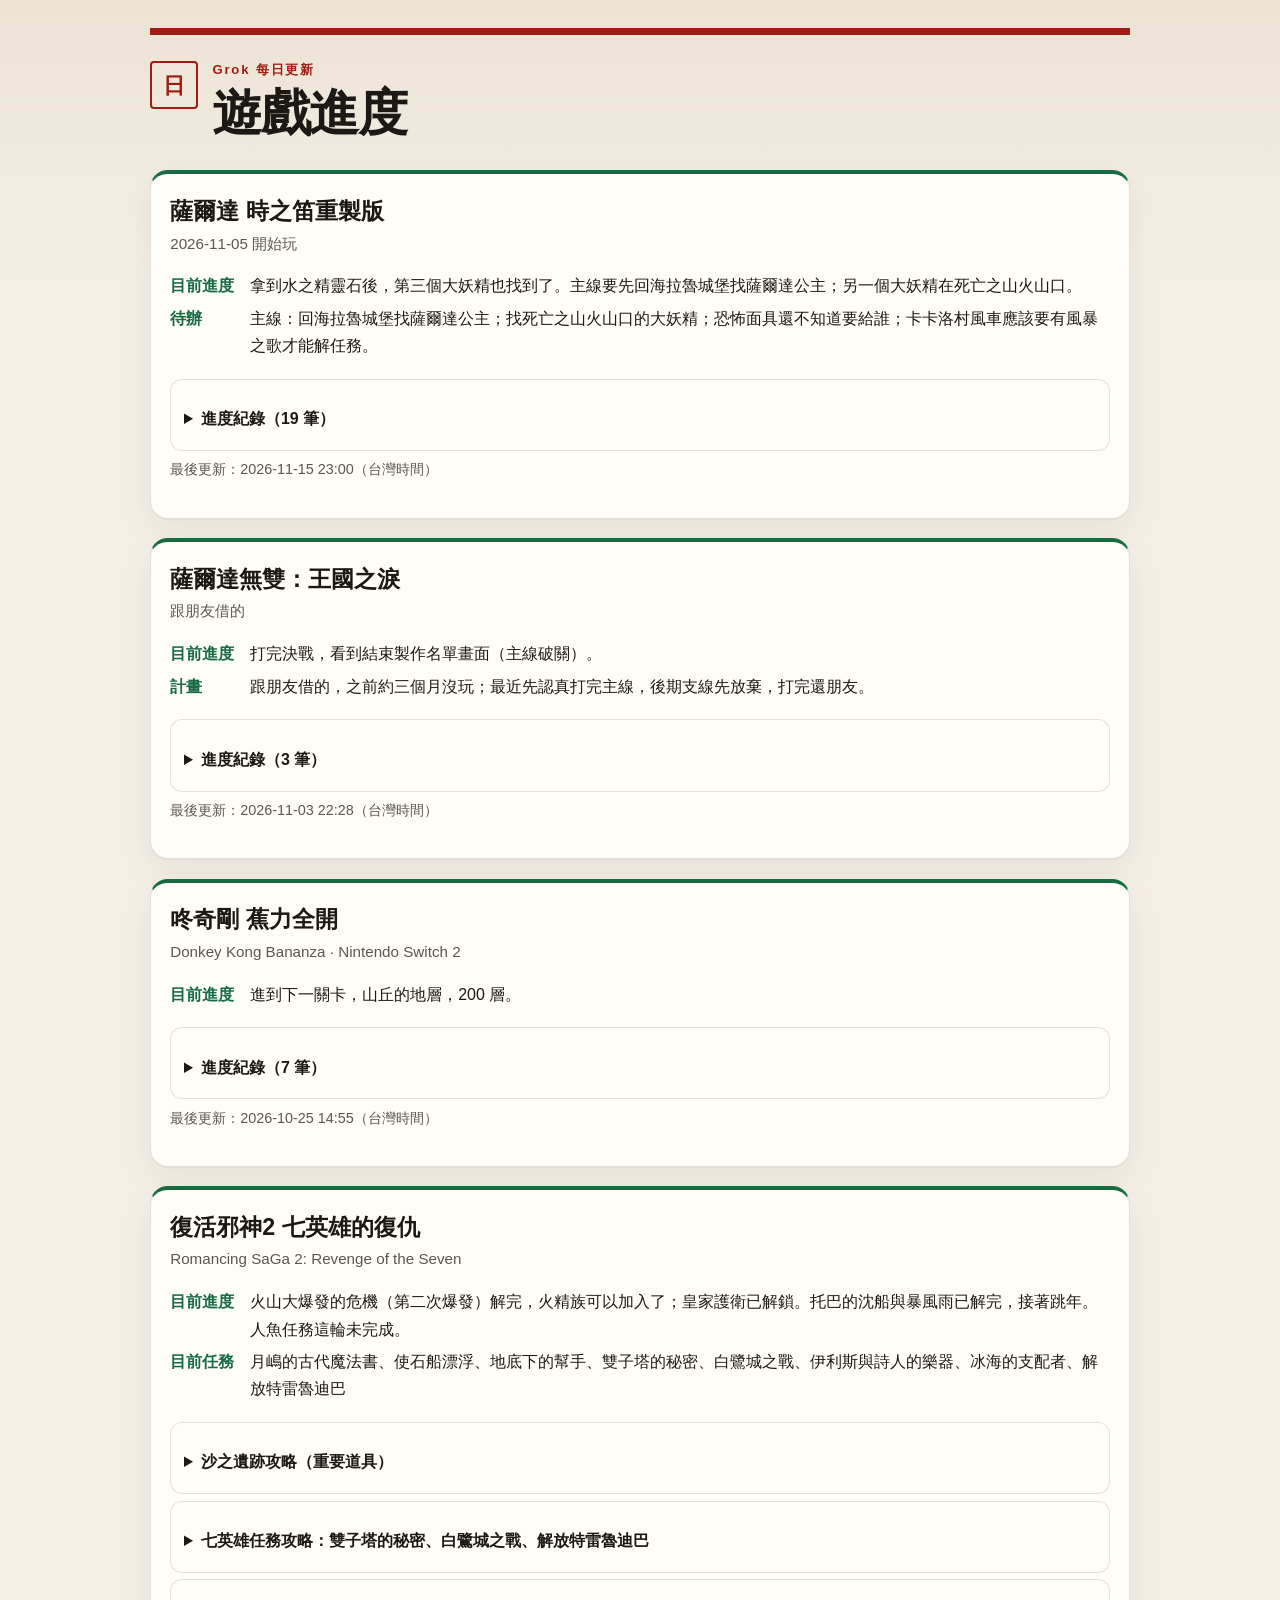
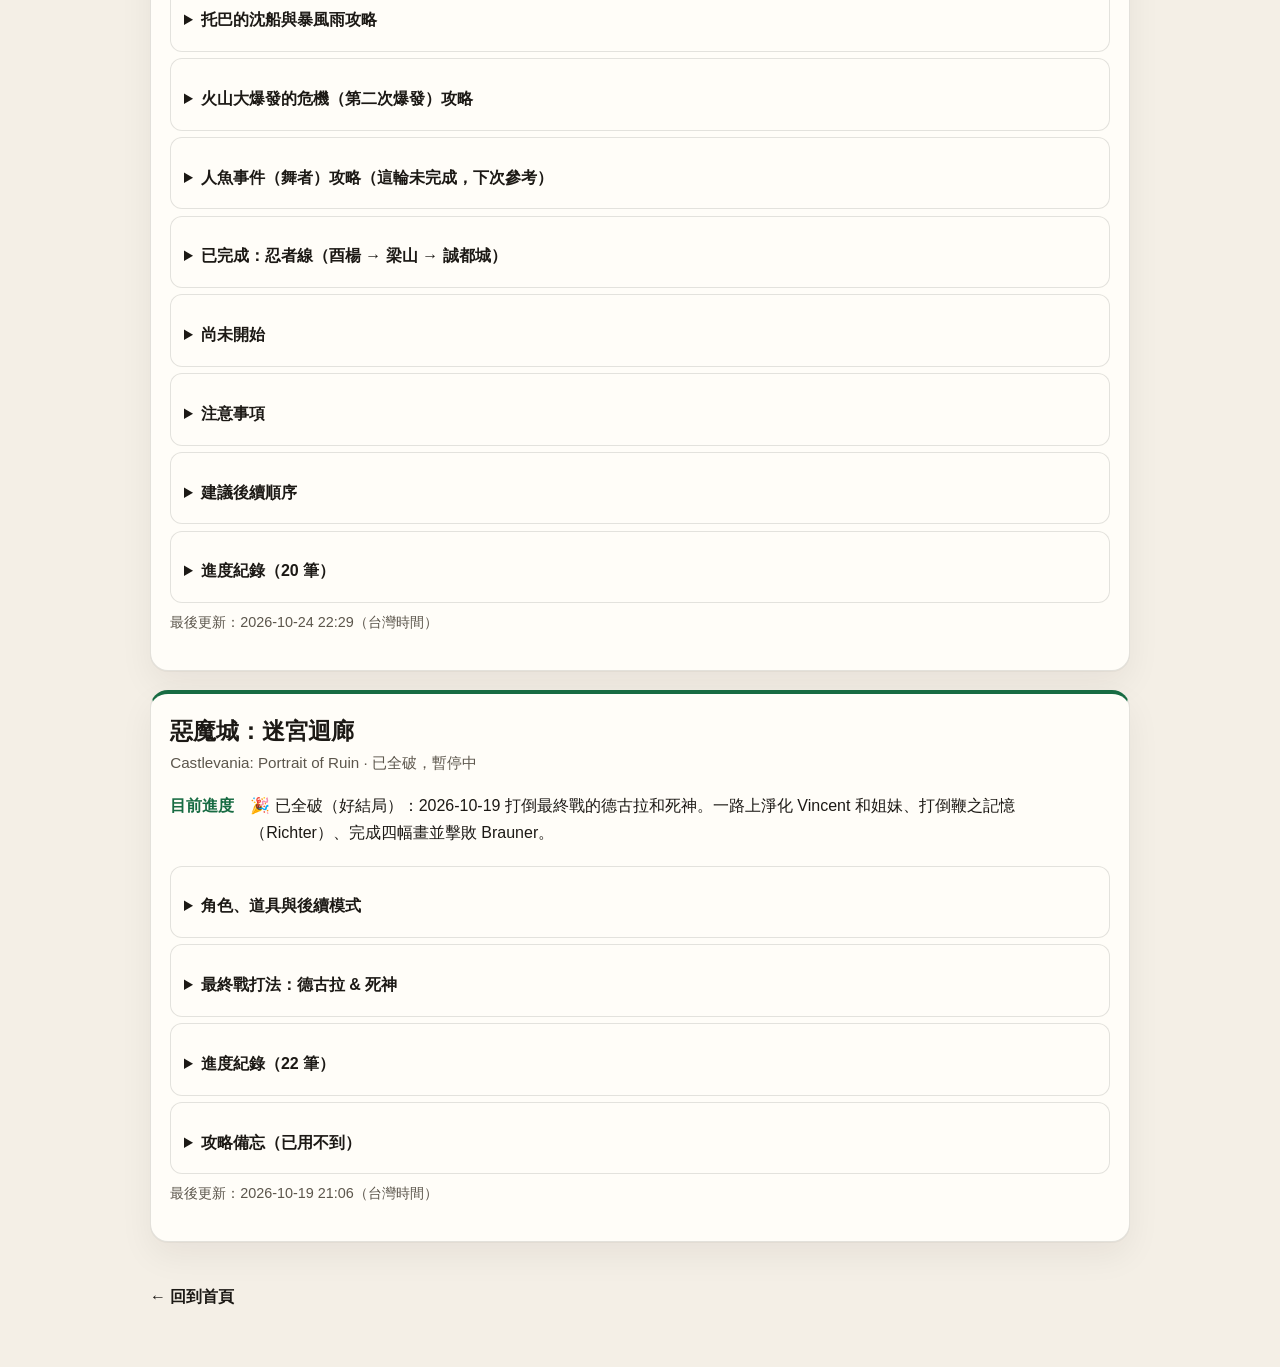
==== game/index.html @ ca6db595 "時之笛：修正主線待辦 Co-authored-by: Roger Hsiao <yzslay@users.noreply.github.com>" ====
<!DOCTYPE html>
<html lang="zh-Hant">
<head>
  <meta charset="utf-8">
  <meta name="viewport" content="width=device-width, initial-scale=1">
  <meta name="description" content="遊戲進度。Grok 每日更新。">
  <meta name="theme-color" content="#176b42">
  <title>遊戲進度 — Grok 每日更新</title>
  <link rel="stylesheet" href="../assets/style.css">
  <style>
    .game { margin-bottom: 1.2rem; }
    .game h2 { margin: 0 0 0.2rem; font-size: 1.45rem; line-height: 1.35; }
    .game .sub { margin: 0 0 1rem; color: var(--muted); font-size: 0.95rem; }
    .status { display: grid; grid-template-columns: max-content 1fr; gap: 0.35rem 1rem; margin: 0 0 1.2rem; }
    .status dt { color: var(--game); font-weight: 700; }
    .status dd { margin: 0; }
    .game h3 { margin: 1.4rem 0 0.5rem; font-size: 1.1rem; color: var(--game); }
    .game ul, .game ol { margin: 0 0 0.6rem; padding-left: 1.3rem; }
    .game li { margin: 0.2rem 0; }
    .log { list-style: none; padding: 0; margin: 0; }
    .log > li { padding: 0.55rem 0; border-top: 1px solid var(--line); }
    .log time { display: inline-block; min-width: 7.5rem; color: var(--game); font-weight: 700; }
    details { margin: 0.4rem 0; padding: 0.6rem 0.8rem; border: 1px solid var(--line); border-radius: 12px; background: rgba(255,253,248,0.6); }
    summary { cursor: pointer; font-weight: 700; }
    .updated { margin-top: 1rem; color: var(--muted); font-size: 0.9rem; }
    @media (max-width: 480px) { .status { grid-template-columns: 1fr; } .status dt { margin-top: 0.4rem; } }
  .log-box>summary{cursor:pointer;font-weight:700;margin:1em 0 .5em}
</style>
</head>
<body>
  <div class="wrap">
    <header class="site-header">
      <div class="brand">
        <span class="seal" aria-hidden="true">日</span>
        <div>
          <p class="eyebrow"><a href="../">Grok 每日更新</a></p>
          <h1>遊戲進度</h1>
        </div>
      </div>
    </header>
    <main>
      <section class="panel card--game game" id="zelda-oot-remake" aria-labelledby="oot-title">
        <h2 id="oot-title">薩爾達 時之笛重製版</h2>
        <p class="sub">2026-11-05 開始玩</p>

        <dl class="status">
          <dt>目前進度</dt>
          <dd>拿到水之精靈石後，第三個大妖精也找到了。主線要先回海拉魯城堡找薩爾達公主；另一個大妖精在死亡之山火山口。</dd>
          <dt>待辦</dt>
          <dd>主線：回海拉魯城堡找薩爾達公主；找死亡之山火山口的大妖精；恐怖面具還不知道要給誰；卡卡洛村風車應該要有風暴之歌才能解任務。</dd>
        </dl>

        <details class="log-box">
          <summary>進度紀錄（19 筆）</summary>
        <ol class="log" reversed>
          <li><time>2026-11-15 22:56</time> 找到第三個大妖精。主線要先回海拉魯城堡找薩爾達公主；另一個大妖精在死亡之山火山口。</li>
          <li><time>2026-11-15 22:53</time> 找到公主路朵留下的瓶子，回到佐拉領地，進入加卜加卜的肚子找到公主，拿到水之精靈石。</li>
          <li><time>2026-11-15 17:11</time> 來到佐拉領地，學會潛水。接下來應該要找佐拉王的女兒，可能要去海拉魯湖找。</li>
          <li><time>2026-11-15 08:26</time> 找到第二個大妖精，得到強化和迴旋斬。面具交換了骷髏面具，換到恐怖面具（還不知道要給誰）。現在要前往佐拉河。</li>
          <li><time>2026-11-15 00:47</time> 在死亡之山山頂見到大妖精，學會火焰魔法後下山。接下來要找第二個大妖精（海拉魯城堡附近）和第三個精靈石。</li>
          <li><time>2026-11-14 22:48</time> 打倒多東哥洞窟 Boss 多東哥王（King Dodongo，恐龍），得到火之精靈石。接下來要往死亡之山山頂找大妖精。</li>
          <li><time>2026-11-14 19:36</time> 拿到炸彈袋，打到 Boss 房門前存檔。</li>
          <li><time>2026-11-12 22:13</time> 回到多東哥洞窟，炸毀門口的石頭，進入洞窟。</li>
          <li><time>2026-11-12 07:00</time> 回到鼓隆城拿到鼓隆手環，可以拿炸彈花了。</li>
          <li><time>2026-11-12 06:53</time> 穿過森之聖域又遇到莎莉亞，她說這裡以後是很重要的地方。</li>
          <li><time>2026-11-12 06:47</time> 穿越迷途森林（聽聲音大小判斷方向），來到森之聖域。</li>
          <li><time>2026-11-12 06:45</time> 來到鼓隆城，為了笛聲要穿越迷途森林，目標是讓鼓隆城城主心情好轉。</li>
          <li><time>2026-11-11 08:19</time> 回到卡卡洛村，將奇坦面具交給守衛，結束這個面具的任務。準備上死亡之山登山口。</li>
          <li><time>2026-11-10 08:21</time> 回到海拉魯城堡取得海拉魯盾牌，拿到奇坦面具（用在哪還不知道，提示應該跟小朋友有關）。準備回卡卡洛村。</li>
          <li><time>2026-11-07 23:39</time> 卡卡洛村七隻雞都抓到，得到空瓶子；風車應該要風暴之歌才能解任務。死亡之山守衛要我們回海拉魯城邑換盾牌，目前在海拉魯平原上。</li>
          <li><time>2026-11-07 10:11</time> 來到卡卡洛村，進入墓室學會太陽之歌。</li>
          <li><time>2026-11-06 22:28</time> 海拉魯城堡找到薩爾達了，目前要前往死亡之山。</li>
          <li><time>2026-11-06 06:42</time> 準備前往海拉魯城堡。</li>
          <li><time>2026-11-05 22:16</time> 開始玩，打完德庫樹長老迷宮。</li>
        </ol>
        </details>

        <p class="updated">最後更新：2026-11-15 23:00（台灣時間）</p>
      </section>
      <section class="panel card--game game" id="hyrule-warriors-aoi" aria-labelledby="hwa-title">
        <h2 id="hwa-title">薩爾達無雙：王國之淚</h2>
        <p class="sub">跟朋友借的</p>

        <dl class="status">
          <dt>目前進度</dt>
          <dd>打完決戰，看到結束製作名單畫面（主線破關）。</dd>
          <dt>計畫</dt>
          <dd>跟朋友借的，之前約三個月沒玩；最近先認真打完主線，後期支線先放棄，打完還朋友。</dd>
        </dl>

        <details class="log-box">
          <summary>進度紀錄（3 筆）</summary>
        <ol class="log" reversed>
          <li><time>2026-11-03 22:28</time> 看到結束製作名單畫面了。</li>
          <li><time>2026-11-03 21:37</time> 海拉魯平原戰打完，剩下決戰。</li>
          <li><time>2026-10-29</time> 打完第五章「海拉魯城堡收復戰」。</li>
        </ol>
        </details>

        <p class="updated">最後更新：2026-11-03 22:28（台灣時間）</p>
      </section>
      <section class="panel card--game game" id="dk-bananza" aria-labelledby="dkb-title">
        <h2 id="dkb-title">咚奇剛 蕉力全開</h2>
        <p class="sub">Donkey Kong Bananza · Nintendo Switch 2</p>

        <dl class="status">
          <dt>目前進度</dt>
          <dd>進到下一關卡，山丘的地層，200 層。</dd>
        </dl>

        <details class="log-box">
          <summary>進度紀錄（7 筆）</summary>
        <ol class="log" reversed>
          <li><time>2026-10-25 14:55</time> 今早玩：突破到荒野的地層，第 300 層。</li>
          <li><time>10/21 22:42</time>進到下一關卡，山丘的地層，200 層。</li>
<li><time>10/21 22:04</time>打到長老廣場，拿到蕉力全開技能。</li>
<li><time>10/20 22:27</time>抵達 101 層。</li>
          <li><time>10/20 06:51</time>進入儲水湖的地層，地下一百層。</li>
          <li><time>10/19 22:30</time>玩到開頭，金磚島地下十層。</li>
          <li><time>10/19 22:23</time>開始玩。</li>
        </ol>
        </details>

        <p class="updated">最後更新：2026-10-25 14:55（台灣時間）</p>
      </section>
      <section class="panel card--game game" id="romancing-saga-2" aria-labelledby="rs2-title">
        <h2 id="rs2-title">復活邪神2 七英雄的復仇</h2>
        <p class="sub">Romancing SaGa 2: Revenge of the Seven</p>

        <dl class="status">
          <dt>目前進度</dt>
          <dd>火山大爆發的危機（第二次爆發）解完，火精族可以加入了；皇家護衛已解鎖。托巴的沈船與暴風雨已解完，接著跳年。人魚任務這輪未完成。</dd>
          <dt>目前任務</dt>
          <dd>月嶋的古代魔法書、使石船漂浮、地底下的幫手、雙子塔的秘密、白鷺城之戰、伊利斯與詩人的樂器、冰海的支配者、解放特雷魯迪巴</dd>
        </dl>

        <details class="log-box">
          <summary>沙之遺跡攻略（重要道具）</summary>
          <ul>
            <li>重點道具：幻獸劍（1F 下層，攻擊力高的劍）、火炎與疾風之書 II（屋頂，學合成術ファイアストーム）、パワーリング（塔 1，入口附近，打不過也可以先拿這個撤退）。</li>
            <li>其他：B2 20 萬克朗、B1 下層生命力回復，另有黃金礦石、マートル鋼、金剛石、黑曜石、幻獸之爪、立派な角、隕鐵等素材。B1 上層有「せんせい」。</li>
            <li>從遺跡前的流沙坑跳下去，從 B2 開始；B2 中頭目スフィンクス（弱小劍、槍、弓、風，可暈眩；會全體中毒）。內部靠傳送點上下層移動。</li>
            <li>最後頭目カイザーアント ×2：弱斧、棍、水、土；會用即死技「死神のカマ」，LP 少的角色危險。石化和即死以外的狀態異常都有效，用暈眩、麻痺、睡眠、暗闇封住牠們。這裡的リザードロード火力也很高。</li>
            <li>這個遺跡不是破關必要。</li>
            <li>來源：<a href="https://gcgx.games/rs2r/loess_ruins.html">gcgx 砂の遺跡</a>、<a href="https://altema.jp/romasaga2/sunanoiseki">アルテマ 砂の遺跡</a>、<a href="https://wikiwiki.jp/sagadic/%E3%80%90%E7%A0%82%E3%81%AE%E9%81%BA%E8%B7%A1%E3%80%91">サガ用語辞典</a></li>
          </ul>
        </details>

        <details class="log-box">
          <summary>七英雄任務攻略：雙子塔的秘密、白鷺城之戰、解放特雷魯迪巴</summary>
          <ul>
            <li><strong>解放特雷魯迪巴（テレルテバ解放）</strong>：不直接打七英雄，相關的是諾艾爾（ノエル）。兩種過法：①先打右塔（ゴーメンガスト＋ロア×2，弱火水風天，拿三角鑰匙）、左塔（ウィズゴブリン＋ソニック×2，弱水風弓，拿四角鑰匙；2F 寶箱怪掉魔力+4 的マジックリング），再進中央塔 4F 打河馬人間＋リリス×2（先殺會魅惑的リリス）。②聽到諾艾爾在移動湖後直接去移動湖，和諾艾爾對話或打倒就算過關，梅魯會成為勢力範圍、沙漠守衛（デザートガード）加入。聽說夜晚怪物會出塔後，去旅館休息就能變夜晚，守衛變少。</li>
            <li><strong>雙子塔的秘密（双子の塔の秘密）</strong>：在薩拉瑪特（サラマット），最後打洛克布肯（ロックブーケ）。前面依序有エイルネップ神殿守護者、ラッフルツリー、カイザーアント、沈んだ塔的水龍。洛克布肯的「テンプテーション」會魅惑男性：男性角色裝抗魅惑飾品（アイアンウィル、ソーモンの指輪等），撐到看破（見切り）後再全力輸出。打完會跳年代。</li>
            <li><strong>白鷺城之戰（ハクロ城の戦い）</strong>：在亞烏達（ヤウダ）。白鷺城的寶箱打完就拿不到，必拿ドロップリング（寶箱怪）和天空と火炎の書Ⅲ（フラッシュファイア）。頭目是ブラックレギオン＋ミスティック×2（不是本尊）：先殺ミスティック，ブラックレギオン怕麻痺、睡眠，小心水鳥剣和無無剣。打完華格納斯（ワグナス）飛到浮遊城，要靠伊利斯或腕力 16 以上皇帝向ヒラガ借人力風起こし（一次、單程）。華格納斯弱大劍、斧、槍、弓、水、冥，抗火、天；「炎の壁」能擋ファイアストーム。進浮遊城後見到華格納斯前不能離開。</li>
            <li><strong>建議順序</strong>：解放特雷魯迪巴 → 雙子塔的秘密 → 白鷺城之戰。先打倒洛克布肯的話，梅魯只能靠打倒諾艾爾才能變成勢力範圍，所以先去移動湖處理諾艾爾。華格納斯如果是第 5 個打倒的七英雄，會直接進入最終皇帝，之後學不到新陣形，所以放最後，先把陣形、技能準備好。</li>
            <li>來源：<a href="https://game8.jp/romasaga2-remake/648796">Game8 梅魯</a>、<a href="https://wikiwiki.jp/sagadic/%E3%80%90%E3%83%86%E3%83%AC%E3%83%AB%E3%83%86%E3%83%90%E8%A7%A3%E6%94%BE%E3%80%91">サガ用語辞典</a>、<a href="https://gcgx.games/rs2r/tower.html">gcgx 特雷魯迪巴之塔</a>、<a href="https://wiki3.jp/romasaga2sk/page/46">私的攻略 雙子塔</a>、<a href="https://game8.jp/romasaga2-remake/650006">Game8 亞烏達</a>、<a href="https://altema.jp/romasaga2/hauruzyou">アルテマ 白鷺城</a>、<a href="https://gcgx.games/rs2r/hakuro.html">gcgx 白鷺城</a></li>
          </ul>
        </details>
        <details class="log-box">
          <summary>托巴的沈船與暴風雨攻略</summary>
          <ul>
            <li>最深處的 Boss 是加龍（ギャロン）的亡靈，屬不死系，用聖火（セイントファイア）會必定暴擊。他第一招是縱向貫穿的旋風（つむじ風），不要用前後排成一直線的陣形。</li>
            <li>七英雄的斯比埃（スービエ）只有在加龍事件之後經過 16 代以上（重製版）才會接著加龍出現，代數再更多就是第二形態。進加龍房間前的船外地圖如果看到觸手和影子掠過，代表斯比埃會出現。</li>
            <li>這個事件可以自由出水再回來，人魚藥用三次的限制在這裡不會發動。但如果斯比埃出現，打完加龍後來路會封住、也不能快速移動，要先準備好再打。</li>
            <li>B1F 有一排四扇門：由左到右是幻影寶箱、往前、往回、青水晶之槍。中間兩扇進出時位置會互換。</li>
            <li>寶箱：1F 有 33 萬克朗、B1F 有青水晶之槍和超銅金之鎧。</li>
            <li>出來後到托巴找海女，南隆基特就會納入帝國領土，海女也會加入。</li>
            <li>來源：<a href="https://gcgx.games/rs2/story07.html">gcgx 南ロンギット</a>、<a href="https://wikiwiki.jp/sagadic/%E3%80%90%E5%B5%90%E3%81%A8%E6%B2%88%E6%B2%A1%E8%88%B9%E3%80%91">サガ用語辞典 嵐と沈没船</a>、<a href="https://altema.jp/romasaga2/chinbotusen">アルテマ 沈没船</a></li>
          </ul>
        </details>

        <details class="log-box">
          <summary>火山大爆發的危機（第二次爆發）攻略</summary>
        <p>第一次火山解完後經過約 5 代以上才發生（可到索蒙找平賀，看「平賀○世」確認代數）。兩條路線<strong>只能二選一</strong>：阻止噴火拿火精族，或讓它噴發拿陰陽師與冥術。中文是自己翻的，括號內是日文原名。</p>
        <p><strong>阻止噴火（火精族路線）：</strong></p>
        <ol>
          <li>文官報告火山異變 → 到月嶋找港口附近的男性居民，正式開始；地圖出現澤米奧（ゼミオ）。</li>
          <li>澤米奧找火精族族長，選「你們不去避難嗎？」。</li>
          <li>回月嶋找町長，選「別小看大自然的力量」，島民撤離。</li>
          <li>再回澤米奧找族長，選「沒有防止爆發的方法嗎？」→「那就由我來做」，拿到科姆倫之鎚（コムルーンハンマー）。</li>
          <li>⚠️ 拿到鎚子後<strong>直接去科姆倫火山，途中不要進月嶋</strong>。到火口選「砸碎凝固的熔岩」。</li>
          <li>Boss：地獄犬 ×3（弱小劍、斧、弓、水）＋岩石（弱棍、體術、水，防禦高，建議用會心一擊）。</li>
          <li>回澤米奧（村子被熔岩覆蓋，要用石船，從亞馬遜之村入口前由士兵搬運），跟族長選「但是你們並沒有去避難」→「總有覺得只能放手一搏的時候」，火精族加入，島保住。</li>
        </ol>
        <p><strong>注意：</strong></p>
        <ul>
          <li>拿到鎚子後，進月嶋（坐船也算）、全滅、跳代（game8 另列皇帝繼承）都會強制噴火：火精族不加入、島脫離帝國、月嶋收入歸 0。拿鎚子之前放多久都不會噴。</li>
          <li>阻止噴火就拿不到古代魔術書，陰陽師不加入，也不能蓋冥術研究所（和目前任務「月嶋的古代魔法書」有關，先想好要哪條）。</li>
          <li>讓它噴發：月嶋、澤米奧、火山部分寶箱拿不到，出現「浮上島的祕密」；浮上島底層有古代魔術書，之後到月嶋港口找晴明，陰陽師加入。沒先叫醒魔導士的話要打無頭騎士（凝視石化，暈眩、麻痺、睡眠無效）。</li>
          <li>順路：接到事件後魔導士之砦右邊隱藏通路開啟，塔 5F 依序調查西、中、南、東裝置，可拿自由法杖、冥府與大地之書Ⅱ，屋頂有 24 萬克朗。阻止噴火才拿得到火山內的黃金礦石 ×3。</li>
          <li>這個事件本身會不會跳代、加多少事件點數，查不到資料。</li>
        </ul>
        <p>來源：<a href="https://game8.jp/romasaga2-remake/652606">game8</a>、<a href="https://gcgx.games/rs2r/story13.html">gcgx</a>、<a href="https://saga-remaster.com/?p=2338">saga-remaster</a></p>
        </details>

        <details class="log-box">
          <summary>人魚事件（舞者）攻略（這輪未完成，下次參考）</summary>
        <p>中文地名是自己翻的，括號內是日文原名。男皇帝、同一代一次做完。</p>
        <ol>
          <li>去モーベルム，跟港口船員說話，搭船到美人魚鎮（マーメイド），跟居民打聽舞者。</li>
          <li>旅館選「休息到晚上」→ 酒館調查椅子看舞 → 跟老闆說話選「明天再來」，總共看 3 次。</li>
          <li>第 3 次看完從酒館後門出去，走近海岬上的舞者，看到她變回人魚（必須男皇帝）。</li>
          <li>回酒館後地圖出現魔女祠堂（魔女のほこら），跟魔女說話選「人魚藥」，要收集 3 樣材料。</li>
          <li><strong>蛋殼：</strong>莽原（サバンナ）東邊大樹，打倒 Pyrohydra（弱劍、大劍、槍、斧、水、風）。</li>
          <li><strong>海燕窩：</strong>モーベルム搭船到托巴（トバ），往南進托巴斷崖，爬梯子到頂端拿。</li>
          <li><strong>阿庫亞湖之水：</strong>要先拿月光梳：打倒莽原的女王（クィーン）→ モールの穴 跟モール說話拿モールのつぼ → 阿瓦隆住滿月亭一晚 → 回モールの穴付 10,000 克朗拿月光梳 → 到ルドン高原南邊的阿庫亞湖取水（ネレイド 同時加入）。</li>
          <li>回魔女祠堂拿人魚藥 → 美人魚鎮酒館後的海岬選「使用人魚藥」共 3 次 → 一定會跳代，事件完成。</li>
          <li>跳代後（男女皇帝都可）去美人魚鎮，先跟頭上有圖示的居民說話，再進酒館跟舞者說話，依序選「謝謝你美妙的舞蹈」→「我是皇帝，跟我來」，舞者リコリス 加入。</li>
        </ol>
        <p><strong>注意：</strong></p>
        <ul>
          <li>用完 3 次人魚藥前不能跳代（退位、全滅、其他會跳代的事件都算），否則事件作廢，只能讀存檔。</li>
          <li>打倒女王後不要跟獵人說話，可能觸發跳代，直接去モールの穴。</li>
          <li>南隆吉特暴風雨（沉船事件）發生後人魚事件會消失。</li>
          <li>用人魚藥必定跳代，這代想做的事先做完；可先讓「人形」入隊，跳代後讓它當皇帝。</li>
          <li>收穫：舞者（技能キャッシュバック，連攜時退還部分量表；來源寫 20% 或 25%），舞者當皇帝可在訓練所學陣形チャームドライブ；ネレイド 水系傷害無效。</li>
        </ul>
        <p>來源：<a href="https://game8.jp/romasaga2-remake/650073">game8</a>、<a href="https://ff-theworld.club/?p=1721">ff-theworld</a>、<a href="https://wikiwiki.jp/sagadic/%E3%80%90%E8%B8%8A%E3%82%8A%E5%AD%90%E3%80%91">wikiwiki</a></p>
        </details>

        <details class="log-box">
          <summary>已完成：忍者線（酉楊 → 梁山 → 誠都城）</summary>
        <ul>
          <li>已救出忍者，忍者職業入隊</li>
          <li>已單挑石舟齋並放走阿斗</li>
          <li>東方護衛職業入隊</li>
          <li>白鷺城之戰已開啟，但<strong>未打守門頭目</strong>（避免開啟浮游城／瓦古納斯）</li>
        </ul>
        </details>

        <details class="log-box">
          <summary>尚未開始</summary>
        <ul>
          <li><strong>雙子塔的秘密（撒拉蔓特／洛克布凱）：</strong>先前已進入流程，目前暫停。建議先完成其他職業與陣形相關任務再收。男皇帝可拒絕直接打，但會漏神殿與沉沒之塔寶物（萬靈丹等）。</li>
          <li><strong>人魚事件（舞者）：</strong>❌ 這輪未完成（10/23 任務中途結束），下次再挑戰。必須男皇帝、同一代一次做完；做到一半跳代會導致這輪無法獲得舞者。</li>
          <li><strong>詩人樂器（伊利斯）：</strong>尚未開始。需五樣樂器（吉他需石船先放進澤米奧）。完成後伊利斯入隊，開放被遺忘的小鎮。詩人洞窟頭目僅 +1 EP，本身不跳代。</li>
          <li>哥姆倫島第二次大爆發需再等約 5 代才會出現。</li>
        </ul>
        </details>

        <details class="log-box">
          <summary>注意事項</summary>
        <ul>
          <li>白鷺城守門頭目先不要打。</li>
          <li>最終皇帝登場前盡量讓想要的職業（忍者、東方護衛、伊利斯、火蜥蜴／陰陽師等）當過皇帝拿陣形。</li>
          <li>事件點數與戰鬥次數會影響年代跳躍，字幕事件結算前先確認。</li>
          <li>哥姆倫島魔導士堡壘出現後不要放超過 5 代，否則第一次火山會被魔導士自己解決。</li>
        </ul>
        </details>

        <details class="log-box">
          <summary>建議後續順序</summary>
        <ol>
          <li>完成哥姆倫島第一次火山（封口）</li>
          <li>視事件點數決定是否做詩人樂器或人魚</li>
          <li>雙子塔（洛克布凱）可晚一點收</li>
          <li>白鷺城先搜寶（掉寶之戒、閃火），不打頭目</li>
        </ol>
        </details>

        <details class="log-box">
          <summary>進度紀錄（20 筆）</summary>
        <ol class="log" reversed>
          <li><time>2026-10-24 22:29</time> 打完沈沒之塔，第四個七英雄打倒。</li>
          <li><time>2026-10-24 19:24</time> 進入沈沒之塔。之後打算準備退位，取得皇帝陣型。</li>
          <li><time>2026-10-24 16:04</time> 解放特雷魯迪巴：在移動湖和諾艾爾和談完畢。下一個要去打七英雄：雙子塔的秘密。</li>
          <li><time>2026-10-24 15:53</time> 解放特雷魯迪巴：找到移動湖。</li>
          <li><time>10/24 09:42</time>解放特雷魯迪巴：任務進到要去移動湖。（移動湖在梅魯沙漠北、西、南三處之一，三處都去一遍最後一處必定進得去；跟諾艾爾選「それならよろしい」可和解、梅魯制壓、沙漠守衛加入。）</li>
          <li><time>10/24 08:57</time>走到沙之遺跡。</li>
          <li><time>10/24 08:47</time>雙子塔的秘密、白鷺城之戰、解放特雷魯迪巴三個任務都要打七英雄，加入攻略。</li>
          <li><time>10/24 08:43</time>任務列表出現「冰海的支配者」。</li>
          <li><time>10/23 19:49</time>打完托巴的沈船任務，跳年。</li>
          <li><time>10/23 18:58</time>托巴的沈船與暴風雨：做出人魚藥，潛入沈船中。</li>
          <li><time>10/23 15:35</time>解完火山大爆發的危機，火精族可以加入了。下一個要解托巴的沈船任務，這時皇家護衛解鎖了。</li>
          <li><time>10/23 14:36</time>火山大爆發的危機：拿到科姆倫之鎚，前往火山（阻止噴火路線）。</li>
          <li><time>10/23 14:33</time>火山大爆發的危機：已觸發，來到要不要疏散居民的選擇。</li>
          <li><time>10/23 14:30</time>任務列表加入火山大爆發的危機（第二次爆發），附攻略。</li>
          <li><time>10/23 14:17</time>目前任務：托巴的沈船與暴風雨、月嶋的古代魔法書、使石船漂浮、地底下的幫手、雙子塔的秘密、白鷺城之戰、伊利斯與詩人的樂器。</li>
          <li><time>10/23 14:14</time>人魚任務中途結束，這輪未完成，下次再挑戰。</li>
          <li><time>10/23 13:50</time>剛好跳年，換男皇帝，準備解人魚任務。</li>
          <li><time>10/23 13:49</time>哥姆倫島火山任務解完。</li>
          <li><time>10/23 10:34</time>哥姆倫島火山：找到老師。</li>
          <li><time>10/22 15:25</time>匯入先前的進度整理（2026-10-22 整理）。</li>
        </ol>
        </details>

        <p class="updated">最後更新：2026-10-24 22:29（台灣時間）</p>
      </section>
      <section class="panel card--game game" id="castlevania-por" aria-labelledby="por-title">
        <h2 id="por-title">惡魔城：迷宮迴廊</h2>
        <p class="sub">Castlevania: Portrait of Ruin · 已全破，暫停中</p>

        <dl class="status">
          <dt>目前進度</dt>
          <dd>🎉 已全破（好結局）：2026-10-19 打倒最終戰的德古拉和死神。一路上淨化 Vincent 和姐妹、打倒鞭之記憶（Richter）、完成四幅畫並擊敗 Brauner。</dd>
        </dl>

        <details class="log-box">
          <summary>角色、道具與後續模式</summary>
        <dl class="status">
          <dt>角色</dt>
          <dd>Jonathan &amp; 夏洛特</dd>
          <dt>重要道具</dt>
          <dd>真‧吸血鬼殺手、天堂之劍、淨化、變青蛙、無敵鎧甲、防禦型態</dd>
          <dt>下次要做</dt>
          <dd>破關後新模式：Sisters Mode、Richter Mode、Boss Rush 新關卡、New Game+／困難模式（可加等級上限）。Old Axe Armor Mode 要在本篇打倒 1000 隻 Old Axe Armor 才會開。</dd>
        </dl>
        </details>

        <details class="log-box">
          <summary>最終戰打法：德古拉 &amp; 死神</summary>
        <p>兩人共用一條血（約 6666），打誰都會扣。第一階段打完後死神把力量給德古拉，進入第二階段。</p>
        <ul>
          <li><strong>第一階段：</strong>德古拉在下方瞬移，完全現身後用火箭斬穿過他繞到背後打。小火球直接打掉，大光球跳或蹲閃。死神在上方，飄到你正上方才會往下砍，這時往旁邊閃；別一直往反方向跑，容易被逼到牆角。德古拉變蝙蝠群橫衝時用火箭斬穿過或往上跳。</li>
          <li><strong>第二階段：</strong>開加速、保持距離，用跳躍攻擊的武器尖端打。天上掉火球時連續高跳貼著天花板躲；大圓盤飛來時離遠一點。兩隻大手合起來時打手指牆，叫出夏洛特一人打一邊。</li>
          <li><strong>可選：</strong>刷 Old Axe Armor 掉的古代鎧甲（Ancient Armor），可保證挨 10 下。</li>
        </ul>
        </details>

        <details class="log-box">
          <summary>進度紀錄（22 筆）</summary>
        <ol class="log" reversed>
          <li><time>10/19 21:06</time>打倒德古拉和死神，全破（好結局）！</li>
          <li><time>10/18 23:02</time>打倒 Brauner，只剩王座之間最終戰。</li>
          <li><time>10/18 22:14</time>13 號街頭目狼人打完、地圖探索完，四幅畫全部完成。</li>
          <li><time>10/18 13:47</time>燃燒的墮樂園剩下一半探索完，進入 13 號街，過完門口推火車。</li>
          <li><time>10/18 07:22</time>燃燒的墮樂園打倒頭目美杜莎並存檔，地圖還有一半沒探索。</li>
          <li><time>10/17 20:37</time>進入燃燒的墮樂園（Burnt Paradise）。</li>
          <li><time>10/17 16:02</time>打完被遺忘的城市（Forgotten City），剩兩幅畫。</li>
          <li><time>10/16 21:54</time>打完冥界學舍（Dark Academy），擊敗頭目富蘭克林。</li>
          <li><time>10/16 07:02</time>冥界學舍裡一間有鋼琴但沒東西的房間存檔。</li>
          <li><time>10/15 23:00</time>進入冥界學舍，今日休息。</li>
          <li><time>10/15 22:55</time>靠存讀檔打敗鞭之記憶（Richter），解放真‧吸血鬼殺手。</li>
          <li><time>10/15 22:27</time>用淨化淨化姐妹（好結局路線），來到封印的四幅畫前。</li>
          <li><time>10/15 22:17</time>到達姐妹 Boss（Stella &amp; Loretta）。</li>
          <li><time>10/15 21:55</time>打 83 號 Final Guard，拿到防禦型態。</li>
          <li><time>10/15 21:27</time>刷到 80 號 Dead Crusader 的無敵鎧甲（DEF+8）。</li>
          <li><time>10/15 21:23</time>探索王者之間。</li>
          <li><time>10/14 23:10</time>拿到淨化並治好 Vincent，在王者之間傳送點存檔。</li>
          <li><time>10/14 22:02</time>Vincent 被吸血鬼咬，出發去熱砂之墓所拿淨化。</li>
          <li><time>10/14 21:47</time>拿到天堂之劍，打倒死神。</li>
          <li><time>10/14</time>到死之塔挑戰死神，覺得太強，先刷裝備。</li>
          <li><time>10/13 22:41</time>打倒達貢，取得變青蛙。</li>
          <li><time>10/13</time>從黃昏之森右下方存檔點（Boss 前）重新開始，等級 30。</li>
        </ol>
        </details>

        <details class="log-box">
          <summary>攻略備忘（已用不到）</summary>
        <details>
          <summary>姐妹（Stella &amp; Loretta）</summary>
          <p>不要打死她們（會進壞結局），用夏洛特的淨化打中至少一人就結束。淨化詠唱很久：主控 Jonathan，用完全防禦或挑釁引開，趁 Loretta 放大招時鑽到背後，讓夏洛特在另一頭詠唱，快好時把姐妹引進範圍。不要離開畫面。</p>
        </details>
        <details>
          <summary>淨化（Sanctuary）位置</summary>
          <p>熱砂之墓所（城堡地圖最右邊的沙漠畫）東南角滾石房：用蜥蜴尾巴滑鏟從左邊小縫鑽過，再用變青蛙進東邊窄通道。</p>
        </details>
        <details>
          <summary>死神（死之塔）</summary>
          <p>HP 約 4444，黑白形態切換。最危險是四隻手抓人再砍，站房間兩側門邊較不易被抓。推薦先刷 61 號飛行鎧甲掉的天堂之劍。</p>
        </details>
        <details>
          <summary>值得注意的敵人掉落</summary>
          <ul>
            <li>61 號飛行鎧甲：天堂之劍</li>
            <li>71 號紅色斧鎧甲：一般攻擊打不死，要用淨化或不死殺手</li>
            <li>80 號 Dead Crusader：無敵鎧甲（約 1.38%）</li>
            <li>83 號 Final Guard：防禦型態、終極之劍 Final Sword（ATK+120，約 1.38%）</li>
            <li>86 號 Ruler's Sword：Jagdplaute（ATK+75，約 4.14%）、屠龍劍（約 2.76%），弱雷、聖</li>
          </ul>
        </details>
        <details>
          <summary>可選任務：在十字架前祈禱</summary>
          <p>向 Wind 接任務後，到 13 號街教堂的金色十字架前按「上」，回報可拿 Jonathan 的副武器「十字架」。</p>
        </details>
        </details>

        <p class="updated">最後更新：2026-10-19 21:06（台灣時間）</p>
      </section>
      <a class="back" href="../">← 回到首頁</a>
    </main>
  </div>
</body>
</html>
---- assets/style.css ----
:root {
  color-scheme: light;
  --bg: #f4efe6;
  --bg-deep: #ebe3d4;
  --ink: #1c1915;
  --muted: #5c564c;
  --card: #fffdf8;
  --line: rgba(28, 25, 21, 0.12);
  --cinnabar: #9f1d14;
  --game: #176b42;
  --trpg: #5b21b6;
  --travel: #0e5f7a;
  --food: #9a3412;
  --notes: #334155;
  --shadow: 0 1px 0 rgba(28, 25, 21, 0.04), 0 14px 34px rgba(28, 25, 21, 0.06);
  --tone: var(--cinnabar);
}

*,
*::before,
*::after {
  box-sizing: border-box;
}

html {
  -webkit-text-size-adjust: 100%;
}

body {
  margin: 0;
  min-height: 100vh;
  font-family: "PingFang TC", "Hiragino Sans CNS", "Noto Sans CJK TC", "Noto Sans TC", "Microsoft JhengHei", "Heiti TC", sans-serif;
  background:
    radial-gradient(900px 420px at 0% -10%, rgba(159, 29, 20, 0.08), transparent 60%),
    linear-gradient(180deg, var(--bg-deep), var(--bg) 280px);
  color: var(--ink);
  line-height: 1.7;
}

a {
  color: var(--cinnabar);
}

a:hover {
  text-decoration-thickness: 2px;
}

a:focus-visible {
  outline: 2px solid var(--ink);
  outline-offset: 3px;
}

.wrap {
  width: min(980px, calc(100% - 2rem));
  margin: 0 auto;
  padding: 1.75rem 0 3rem;
}

.site-header {
  padding-top: 0.35rem;
  margin-bottom: 1.75rem;
  border-top: 7px solid var(--cinnabar);
}

.brand {
  display: flex;
  align-items: flex-start;
  gap: 0.9rem;
  margin-top: 1.15rem;
}

.seal {
  flex: 0 0 auto;
  display: grid;
  place-items: center;
  width: 3rem;
  height: 3rem;
  margin-top: 0.15rem;
  border: 2px solid var(--cinnabar);
  border-radius: 4px;
  color: var(--cinnabar);
  font-weight: 700;
  font-size: 1.35rem;
  line-height: 1;
  letter-spacing: 0;
}

.eyebrow {
  margin: 0 0 0.2rem;
  color: var(--cinnabar);
  font-size: 0.82rem;
  font-weight: 650;
  letter-spacing: 0.14em;
}

.eyebrow a {
  color: inherit;
  text-decoration: none;
}

.eyebrow a:hover {
  text-decoration: underline;
}

h1 {
  margin: 0;
  font-size: clamp(2rem, 7vw, 3.15rem);
  font-weight: 750;
  line-height: 1.15;
  letter-spacing: -0.03em;
}

.lede {
  max-width: 40rem;
  margin: 1rem 0 0;
  color: var(--muted);
  font-size: 1.05rem;
}

.card-grid {
  display: grid;
  grid-template-columns: repeat(auto-fit, minmax(min(100%, 16.5rem), 1fr));
  gap: 0.9rem;
}

.card {
  display: flex;
  flex-direction: column;
  min-height: 100%;
  background: var(--card);
  border: 1px solid var(--line);
  border-radius: 18px;
  box-shadow: var(--shadow);
}

.card--game { --tone: var(--game); }
.card--trpg { --tone: var(--trpg); }
.card--travel { --tone: var(--travel); }
.card--food { --tone: var(--food); }
.card--notes { --tone: var(--notes); }

.card-main {
  display: flex;
  flex: 1;
  flex-direction: column;
  gap: 0.35rem;
  padding: 1.15rem 1.15rem 1.2rem;
  border-top: 4px solid var(--tone);
  border-radius: 18px 18px 0 0;
  color: inherit;
  text-decoration: none;
}

.card-main:hover h2,
.card-main:focus-visible h2 {
  color: var(--tone);
}

.card-main:focus-visible {
  outline-offset: -3px;
}

.kicker {
  margin: 0;
  color: var(--tone);
  font-size: 0.78rem;
  font-weight: 700;
  letter-spacing: 0.08em;
}

.card h2 {
  margin: 0;
  font-size: 1.35rem;
  line-height: 1.35;
}

.arrow {
  display: inline-block;
  margin-left: 0.15rem;
  font-size: 0.95em;
}

.card-main p:last-child {
  margin: 0.15rem 0 0;
  color: var(--muted);
}

.card-extra {
  margin: 0;
  padding: 0 1.15rem 1.1rem;
  font-size: 0.95rem;
}

.card-extra a {
  color: var(--food);
  font-weight: 650;
}

.panel {
  padding: 1.35rem 1.2rem 1.45rem;
  background: var(--card);
  border: 1px solid var(--line);
  border-top: 4px solid var(--tone, var(--cinnabar));
  border-radius: 18px;
  box-shadow: var(--shadow);
}

.panel p {
  margin: 0 0 0.8rem;
}

.empty {
  margin: 0.35rem 0 0;
  padding: 1.35rem 1rem;
  border: 1px dashed rgba(28, 25, 21, 0.22);
  border-radius: 14px;
  background: rgba(255, 253, 248, 0.65);
  text-align: center;
  font-size: 1.2rem;
  font-weight: 700;
}

.back {
  display: inline-flex;
  align-items: center;
  min-height: 44px;
  margin-top: 0.85rem;
  color: var(--ink);
  font-weight: 700;
  text-decoration: none;
}

.back:hover {
  color: var(--cinnabar);
  text-decoration: underline;
}

.site-footer {
  margin-top: 1.75rem;
  color: var(--muted);
  font-size: 0.9rem;
}

.site-footer p {
  margin: 0;
}

@media (max-width: 480px) {
  .wrap {
    width: min(980px, calc(100% - 1.4rem));
  }

  .card-main,
  .panel {
    padding-left: 1rem;
    padding-right: 1rem;
  }
}

@media (prefers-reduced-motion: reduce) {
  * {
    scroll-behavior: auto;
  }
}
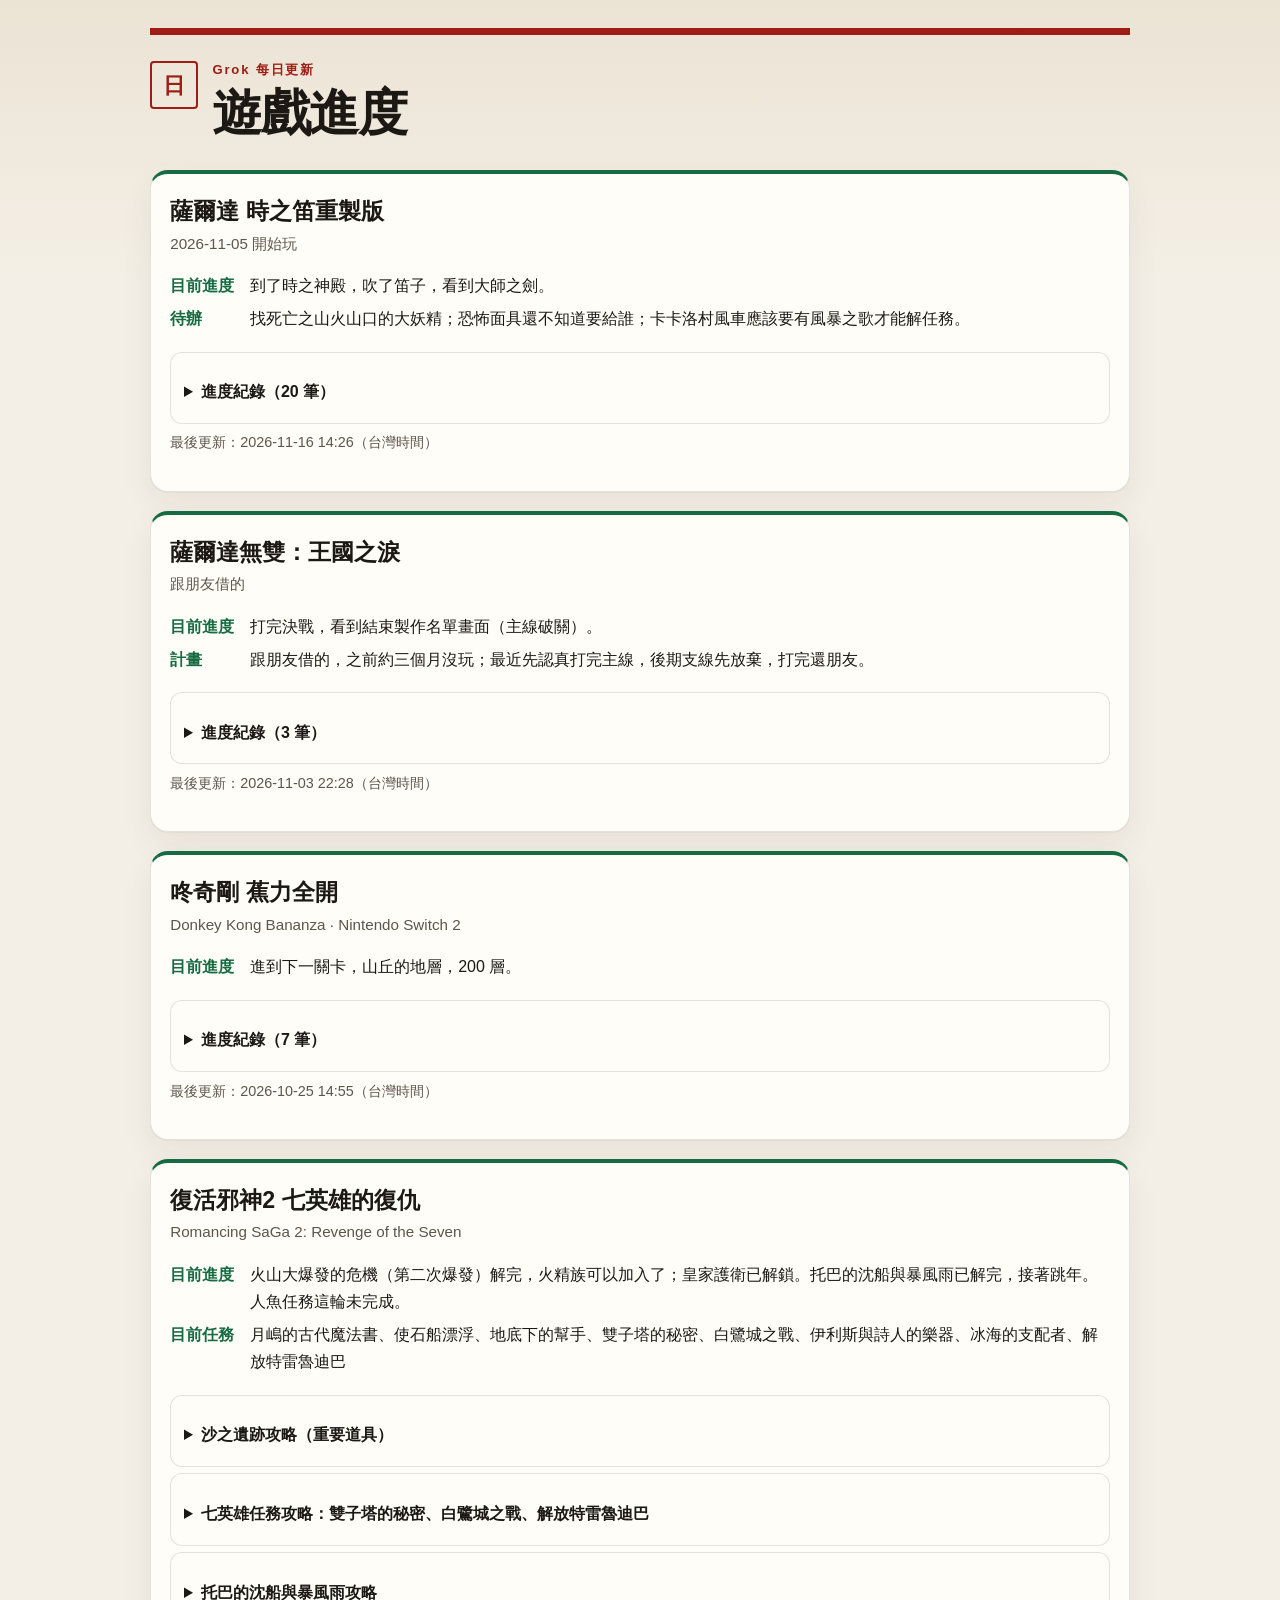
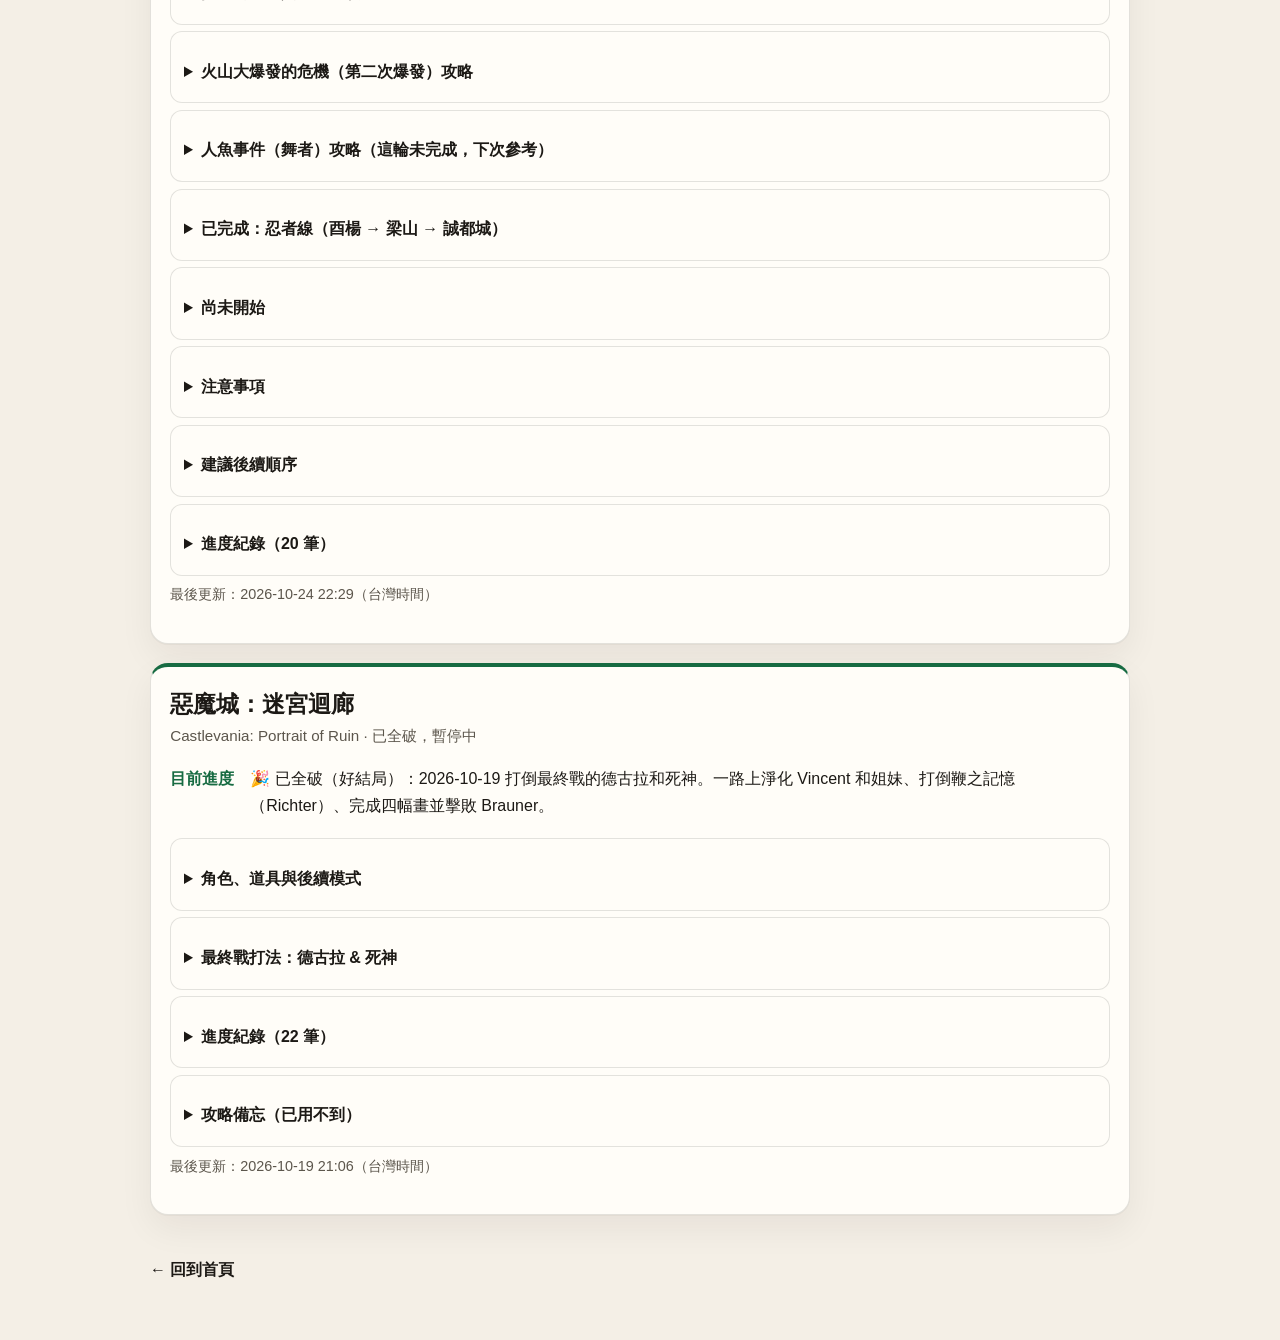
==== commit 20c476bc: "時之笛：時之神殿、大師之劍 Co-authored-by: Roger Hsiao <yzslay@users.noreply.github.com>" ====
--- a/game/index.html
+++ b/game/index.html
@@ -45,14 +45,15 @@
 
         <dl class="status">
           <dt>目前進度</dt>
-          <dd>拿到水之精靈石後，第三個大妖精也找到了。主線要先回海拉魯城堡找薩爾達公主；另一個大妖精在死亡之山火山口。</dd>
+          <dd>到了時之神殿，吹了笛子，看到大師之劍。</dd>
           <dt>待辦</dt>
-          <dd>主線：回海拉魯城堡找薩爾達公主；找死亡之山火山口的大妖精；恐怖面具還不知道要給誰；卡卡洛村風車應該要有風暴之歌才能解任務。</dd>
-        </dl>
-
-        <details class="log-box">
-          <summary>進度紀錄（19 筆）</summary>
-        <ol class="log" reversed>
+          <dd>找死亡之山火山口的大妖精；恐怖面具還不知道要給誰；卡卡洛村風車應該要有風暴之歌才能解任務。</dd>
+        </dl>
+
+        <details class="log-box">
+          <summary>進度紀錄（20 筆）</summary>
+        <ol class="log" reversed>
+          <li><time>2026-11-16 14:26</time> 到了時之神殿，吹了笛子，看到大師之劍。</li>
           <li><time>2026-11-15 22:56</time> 找到第三個大妖精。主線要先回海拉魯城堡找薩爾達公主；另一個大妖精在死亡之山火山口。</li>
           <li><time>2026-11-15 22:53</time> 找到公主路朵留下的瓶子，回到佐拉領地，進入加卜加卜的肚子找到公主，拿到水之精靈石。</li>
           <li><time>2026-11-15 17:11</time> 來到佐拉領地，學會潛水。接下來應該要找佐拉王的女兒，可能要去海拉魯湖找。</li>
@@ -75,7 +76,7 @@
         </ol>
         </details>
 
-        <p class="updated">最後更新：2026-11-15 23:00（台灣時間）</p>
+        <p class="updated">最後更新：2026-11-16 14:26（台灣時間）</p>
       </section>
       <section class="panel card--game game" id="hyrule-warriors-aoi" aria-labelledby="hwa-title">
         <h2 id="hwa-title">薩爾達無雙：王國之淚</h2>
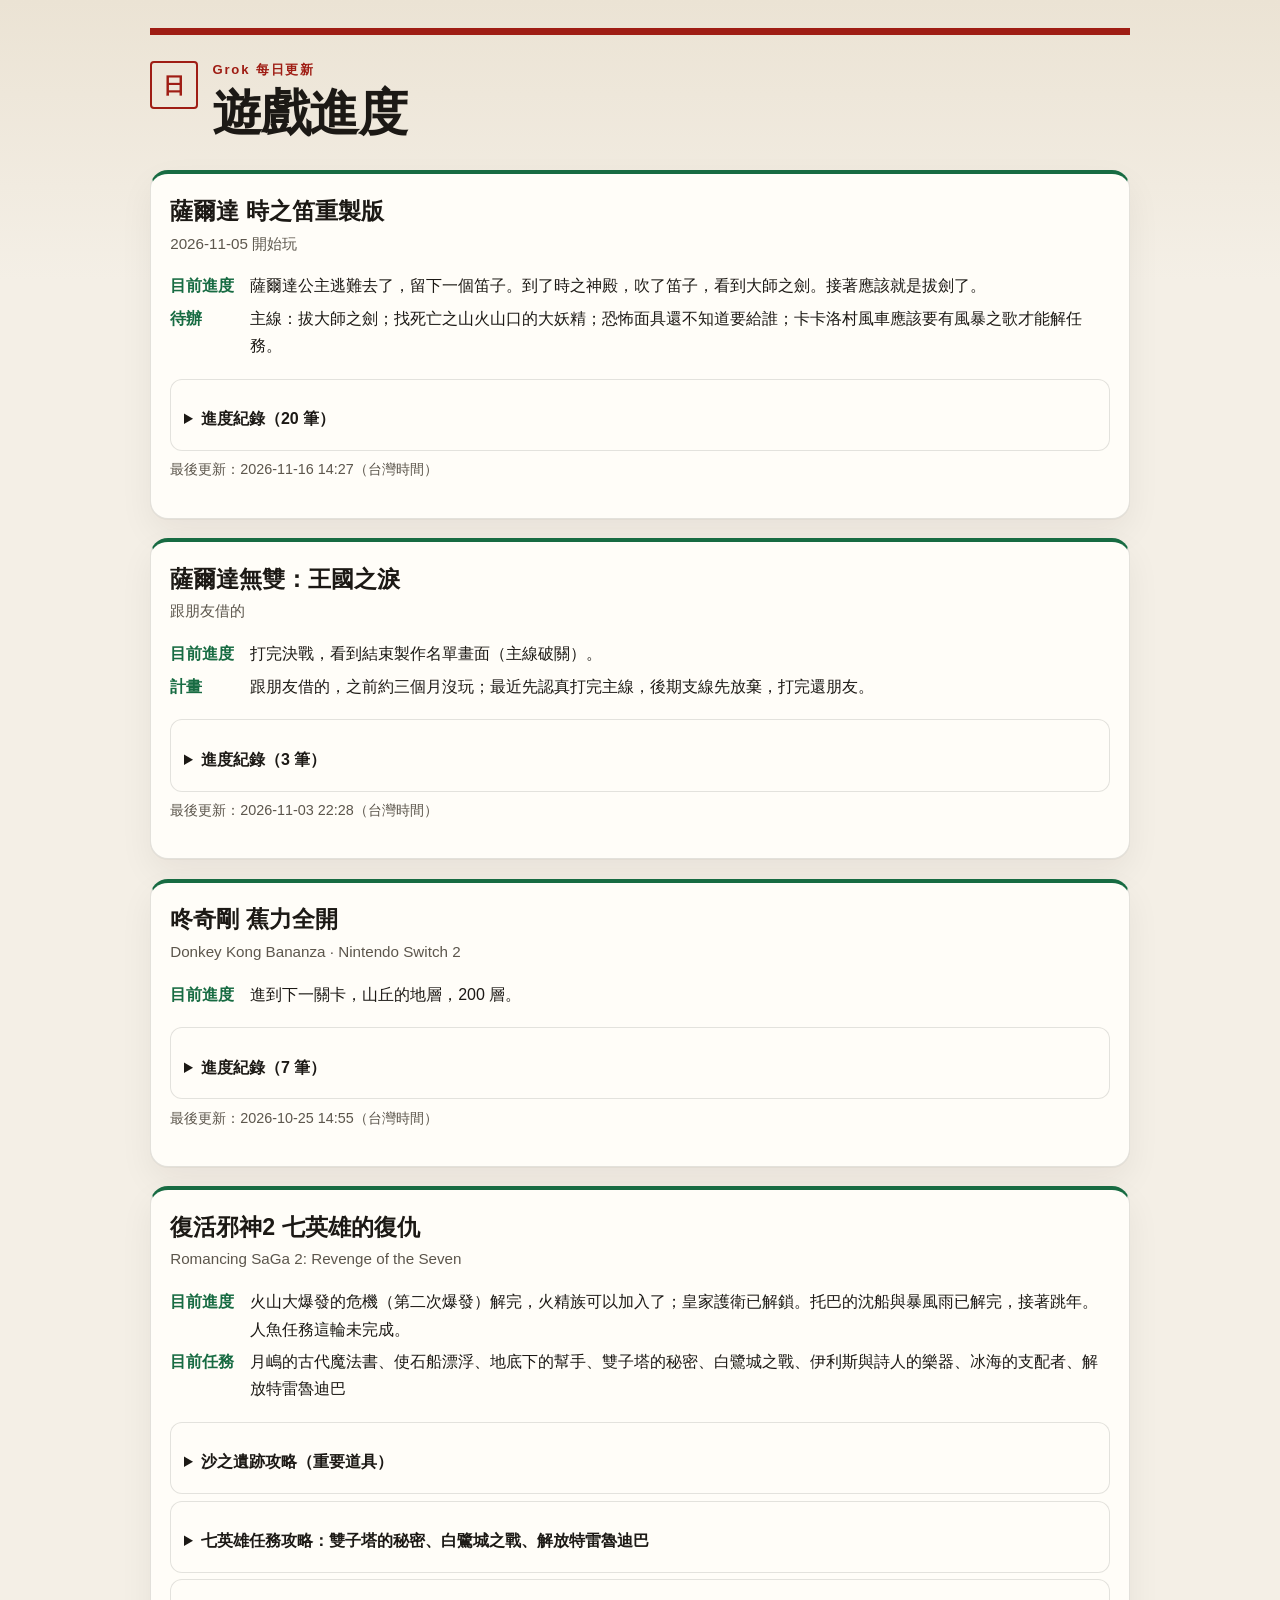
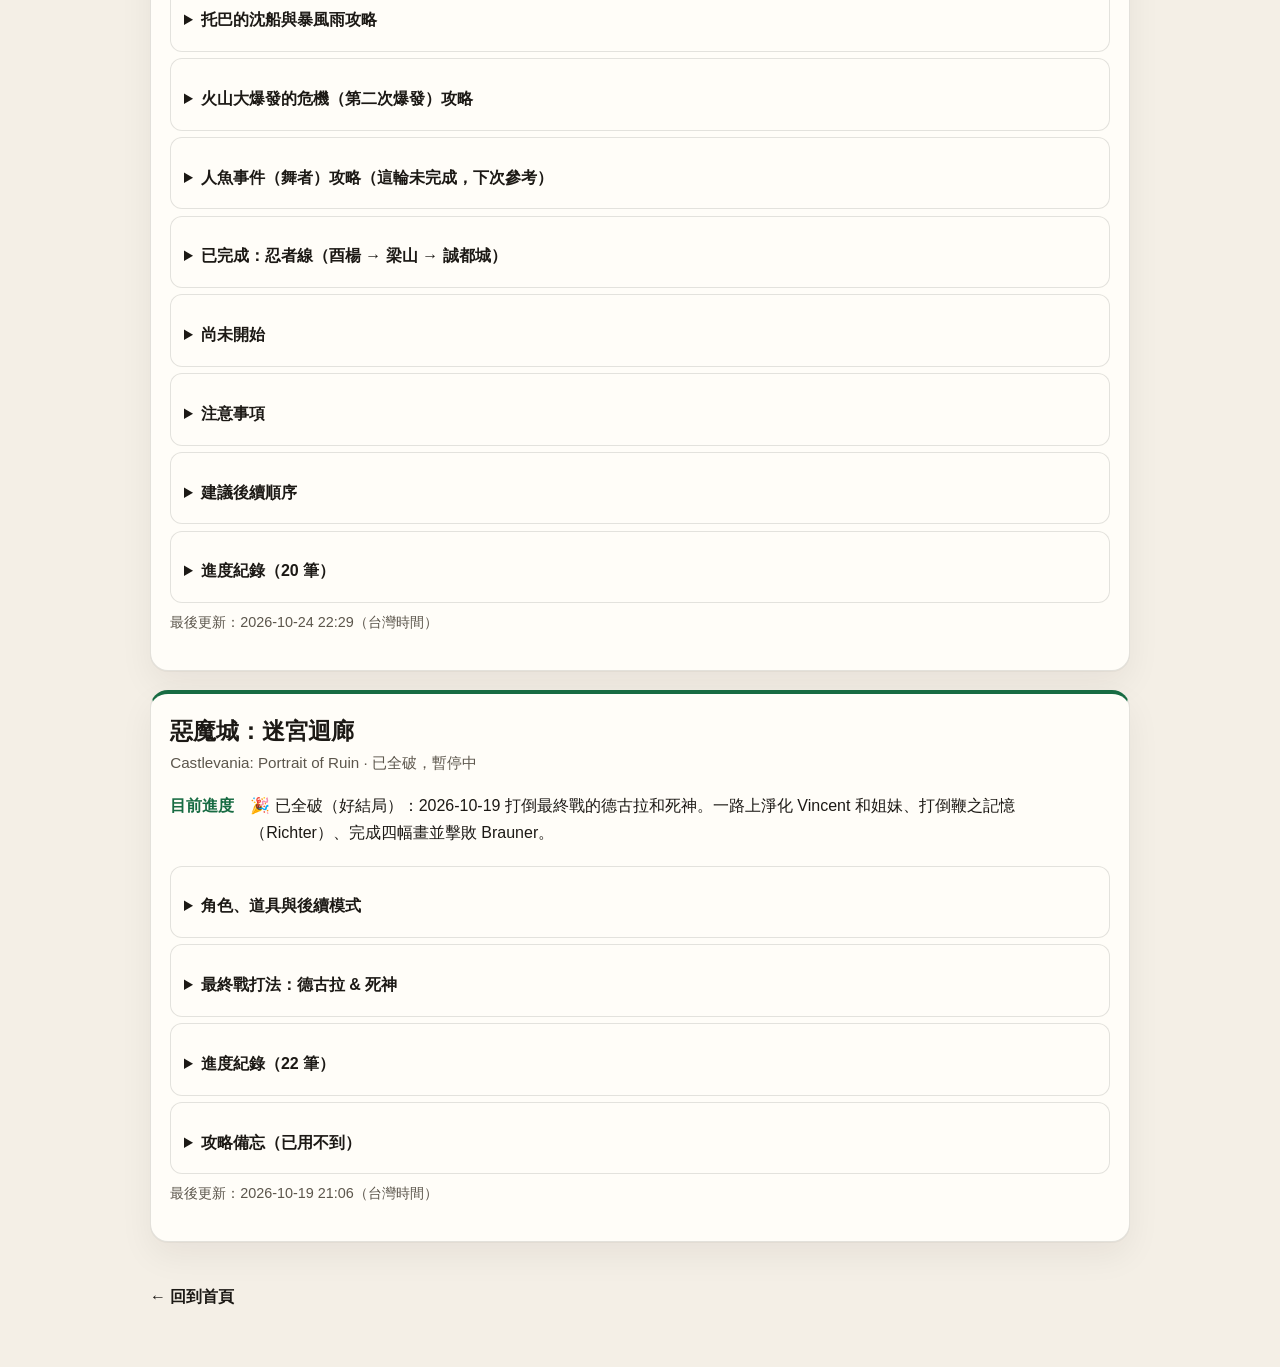
==== commit 98fe7aa5: "時之笛：補上公主留下的笛子 Co-authored-by: Roger Hsiao <yzslay@users.noreply.github.com>" ====
--- a/game/index.html
+++ b/game/index.html
@@ -45,15 +45,15 @@
 
         <dl class="status">
           <dt>目前進度</dt>
-          <dd>到了時之神殿，吹了笛子，看到大師之劍。</dd>
+          <dd>薩爾達公主逃難去了，留下一個笛子。到了時之神殿，吹了笛子，看到大師之劍。接著應該就是拔劍了。</dd>
           <dt>待辦</dt>
-          <dd>找死亡之山火山口的大妖精；恐怖面具還不知道要給誰；卡卡洛村風車應該要有風暴之歌才能解任務。</dd>
+          <dd>主線：拔大師之劍；找死亡之山火山口的大妖精；恐怖面具還不知道要給誰；卡卡洛村風車應該要有風暴之歌才能解任務。</dd>
         </dl>
 
         <details class="log-box">
           <summary>進度紀錄（20 筆）</summary>
         <ol class="log" reversed>
-          <li><time>2026-11-16 14:26</time> 到了時之神殿，吹了笛子，看到大師之劍。</li>
+          <li><time>2026-11-16 14:26</time> 薩爾達公主逃難去了，留下一個笛子。到了時之神殿，吹了笛子，看到大師之劍。接著應該就是拔劍了。</li>
           <li><time>2026-11-15 22:56</time> 找到第三個大妖精。主線要先回海拉魯城堡找薩爾達公主；另一個大妖精在死亡之山火山口。</li>
           <li><time>2026-11-15 22:53</time> 找到公主路朵留下的瓶子，回到佐拉領地，進入加卜加卜的肚子找到公主，拿到水之精靈石。</li>
           <li><time>2026-11-15 17:11</time> 來到佐拉領地，學會潛水。接下來應該要找佐拉王的女兒，可能要去海拉魯湖找。</li>
@@ -76,7 +76,7 @@
         </ol>
         </details>
 
-        <p class="updated">最後更新：2026-11-16 14:26（台灣時間）</p>
+        <p class="updated">最後更新：2026-11-16 14:27（台灣時間）</p>
       </section>
       <section class="panel card--game game" id="hyrule-warriors-aoi" aria-labelledby="hwa-title">
         <h2 id="hwa-title">薩爾達無雙：王國之淚</h2>
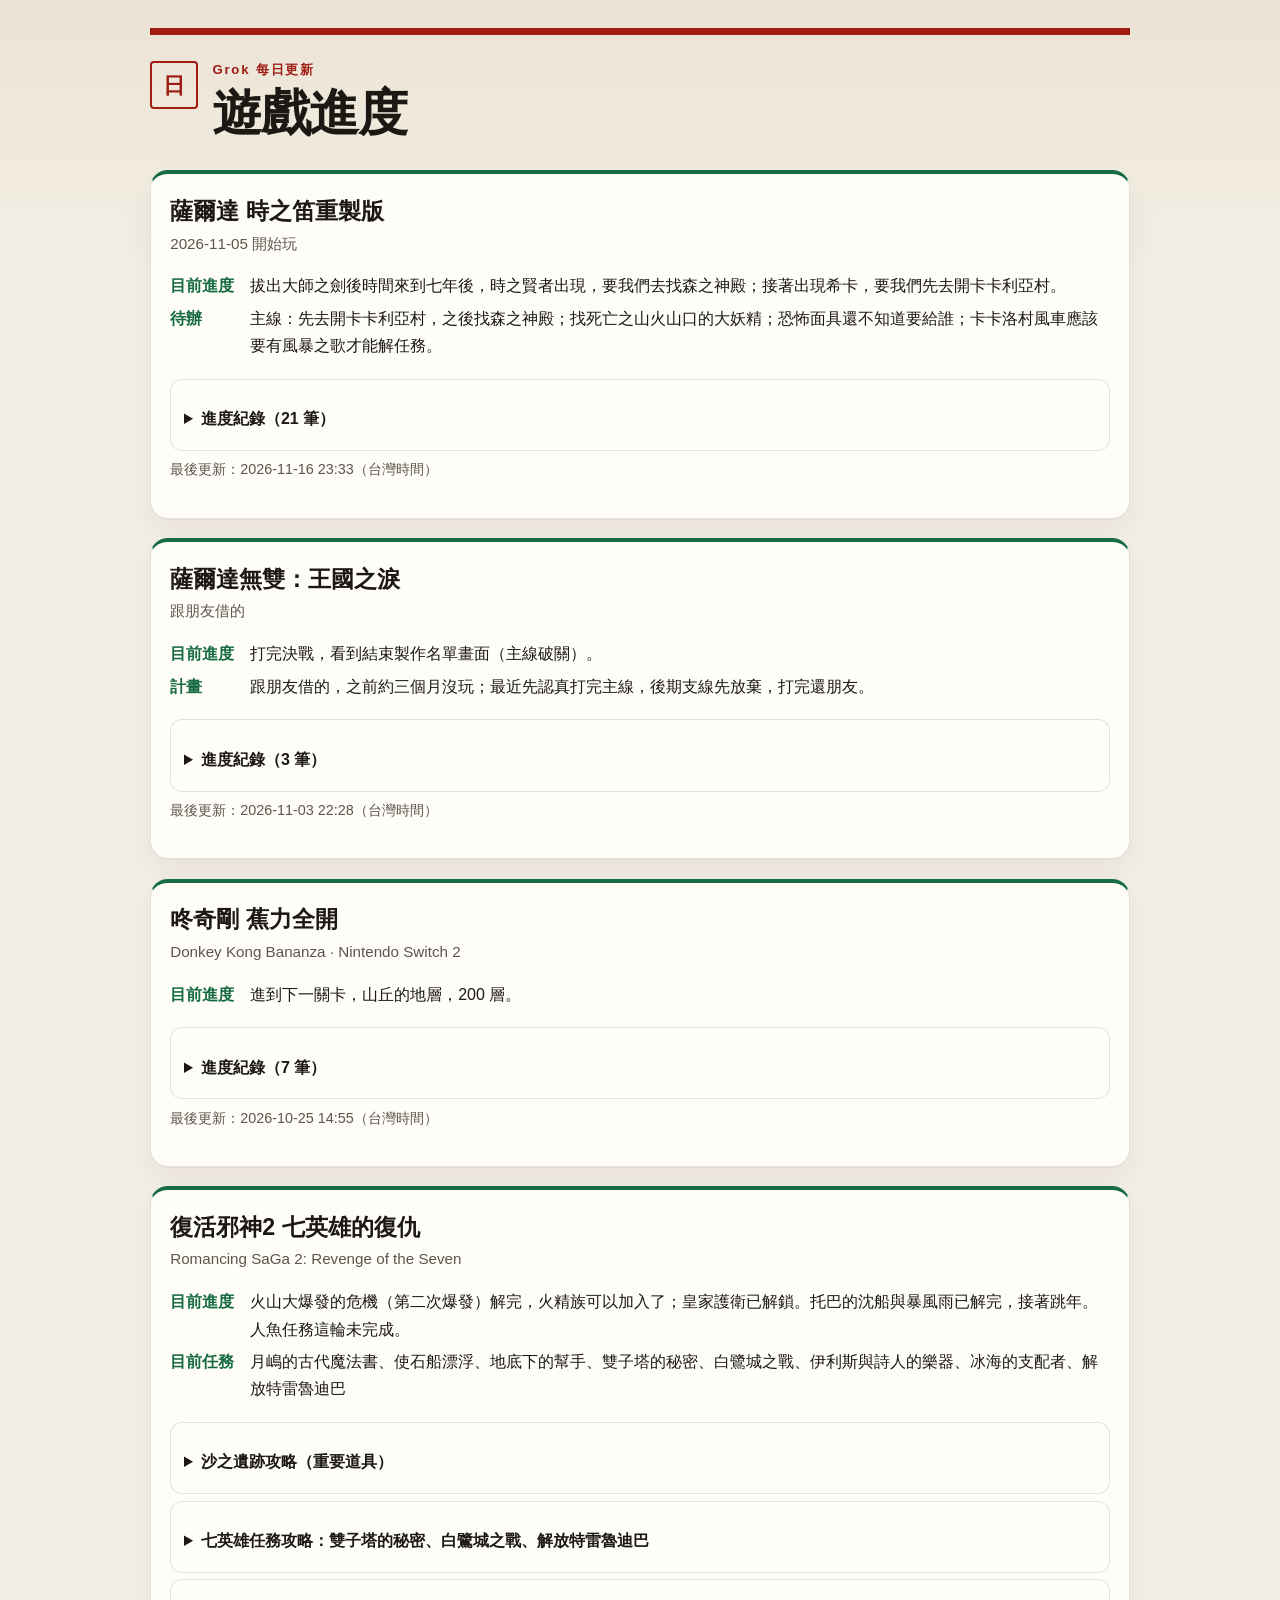
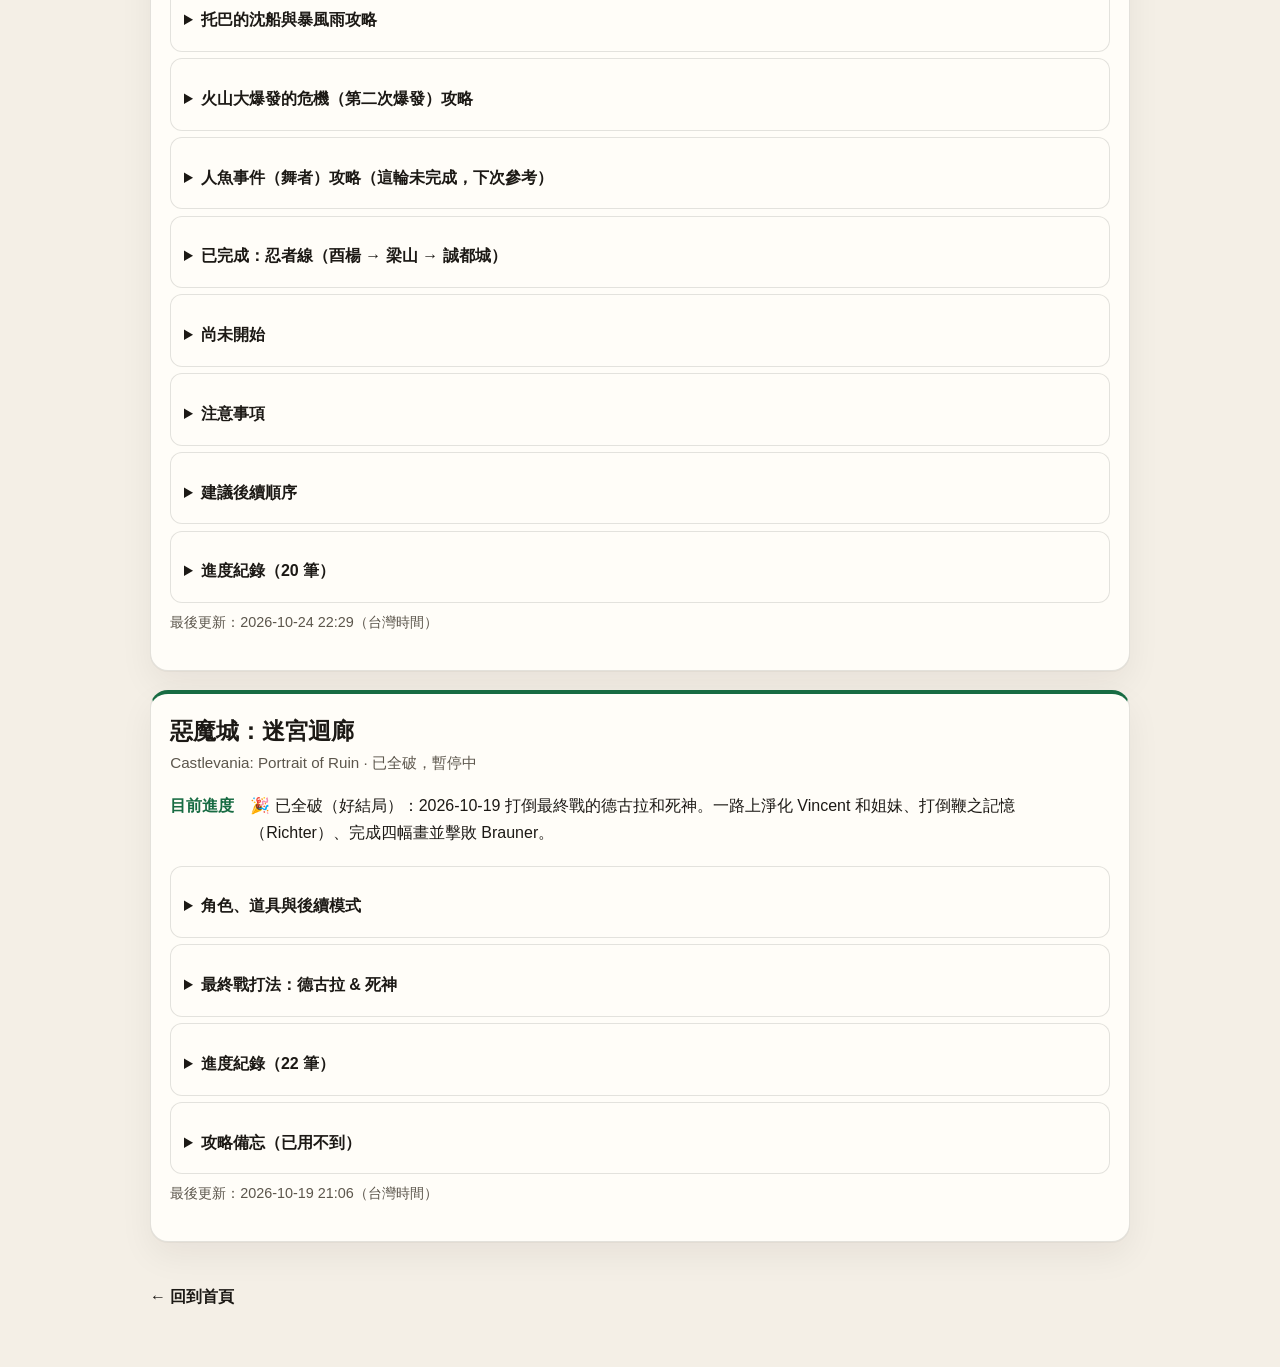
==== commit b4d9e8de: "時之笛：拔劍，七年後 Co-authored-by: Roger Hsiao <yzslay@users.noreply.github.com>" ====
--- a/game/index.html
+++ b/game/index.html
@@ -45,14 +45,15 @@
 
         <dl class="status">
           <dt>目前進度</dt>
-          <dd>薩爾達公主逃難去了，留下一個笛子。到了時之神殿，吹了笛子，看到大師之劍。接著應該就是拔劍了。</dd>
+          <dd>拔出大師之劍後時間來到七年後，時之賢者出現，要我們去找森之神殿；接著出現希卡，要我們先去開卡卡利亞村。</dd>
           <dt>待辦</dt>
-          <dd>主線：拔大師之劍；找死亡之山火山口的大妖精；恐怖面具還不知道要給誰；卡卡洛村風車應該要有風暴之歌才能解任務。</dd>
-        </dl>
-
-        <details class="log-box">
-          <summary>進度紀錄（20 筆）</summary>
-        <ol class="log" reversed>
+          <dd>主線：先去開卡卡利亞村，之後找森之神殿；找死亡之山火山口的大妖精；恐怖面具還不知道要給誰；卡卡洛村風車應該要有風暴之歌才能解任務。</dd>
+        </dl>
+
+        <details class="log-box">
+          <summary>進度紀錄（21 筆）</summary>
+        <ol class="log" reversed>
+          <li><time>2026-11-16 23:33</time> 拔出大師之劍後時間來到七年後，時之賢者出現，要我們去找森之神殿；接著出現希卡，要我們先去開卡卡利亞村。</li>
           <li><time>2026-11-16 14:26</time> 薩爾達公主逃難去了，留下一個笛子。到了時之神殿，吹了笛子，看到大師之劍。接著應該就是拔劍了。</li>
           <li><time>2026-11-15 22:56</time> 找到第三個大妖精。主線要先回海拉魯城堡找薩爾達公主；另一個大妖精在死亡之山火山口。</li>
           <li><time>2026-11-15 22:53</time> 找到公主路朵留下的瓶子，回到佐拉領地，進入加卜加卜的肚子找到公主，拿到水之精靈石。</li>
@@ -76,7 +77,7 @@
         </ol>
         </details>
 
-        <p class="updated">最後更新：2026-11-16 14:27（台灣時間）</p>
+        <p class="updated">最後更新：2026-11-16 23:33（台灣時間）</p>
       </section>
       <section class="panel card--game game" id="hyrule-warriors-aoi" aria-labelledby="hwa-title">
         <h2 id="hwa-title">薩爾達無雙：王國之淚</h2>
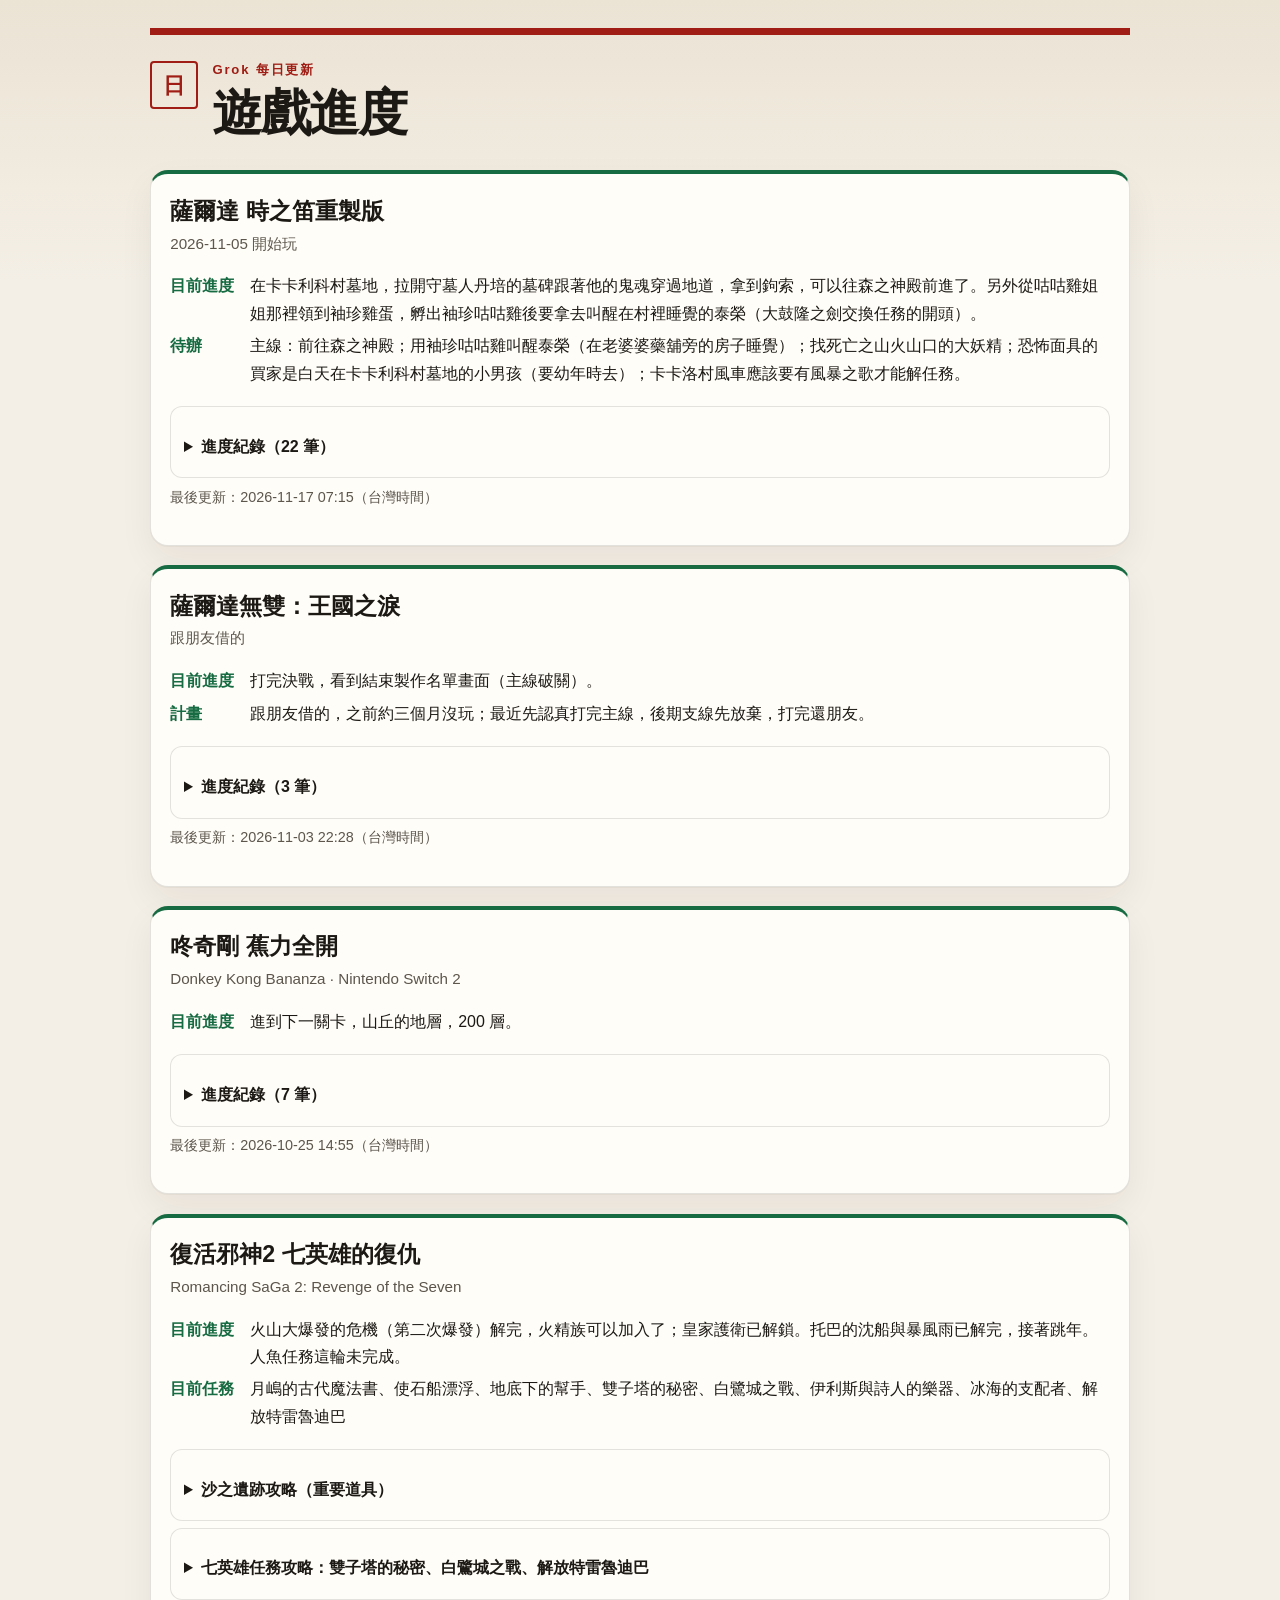
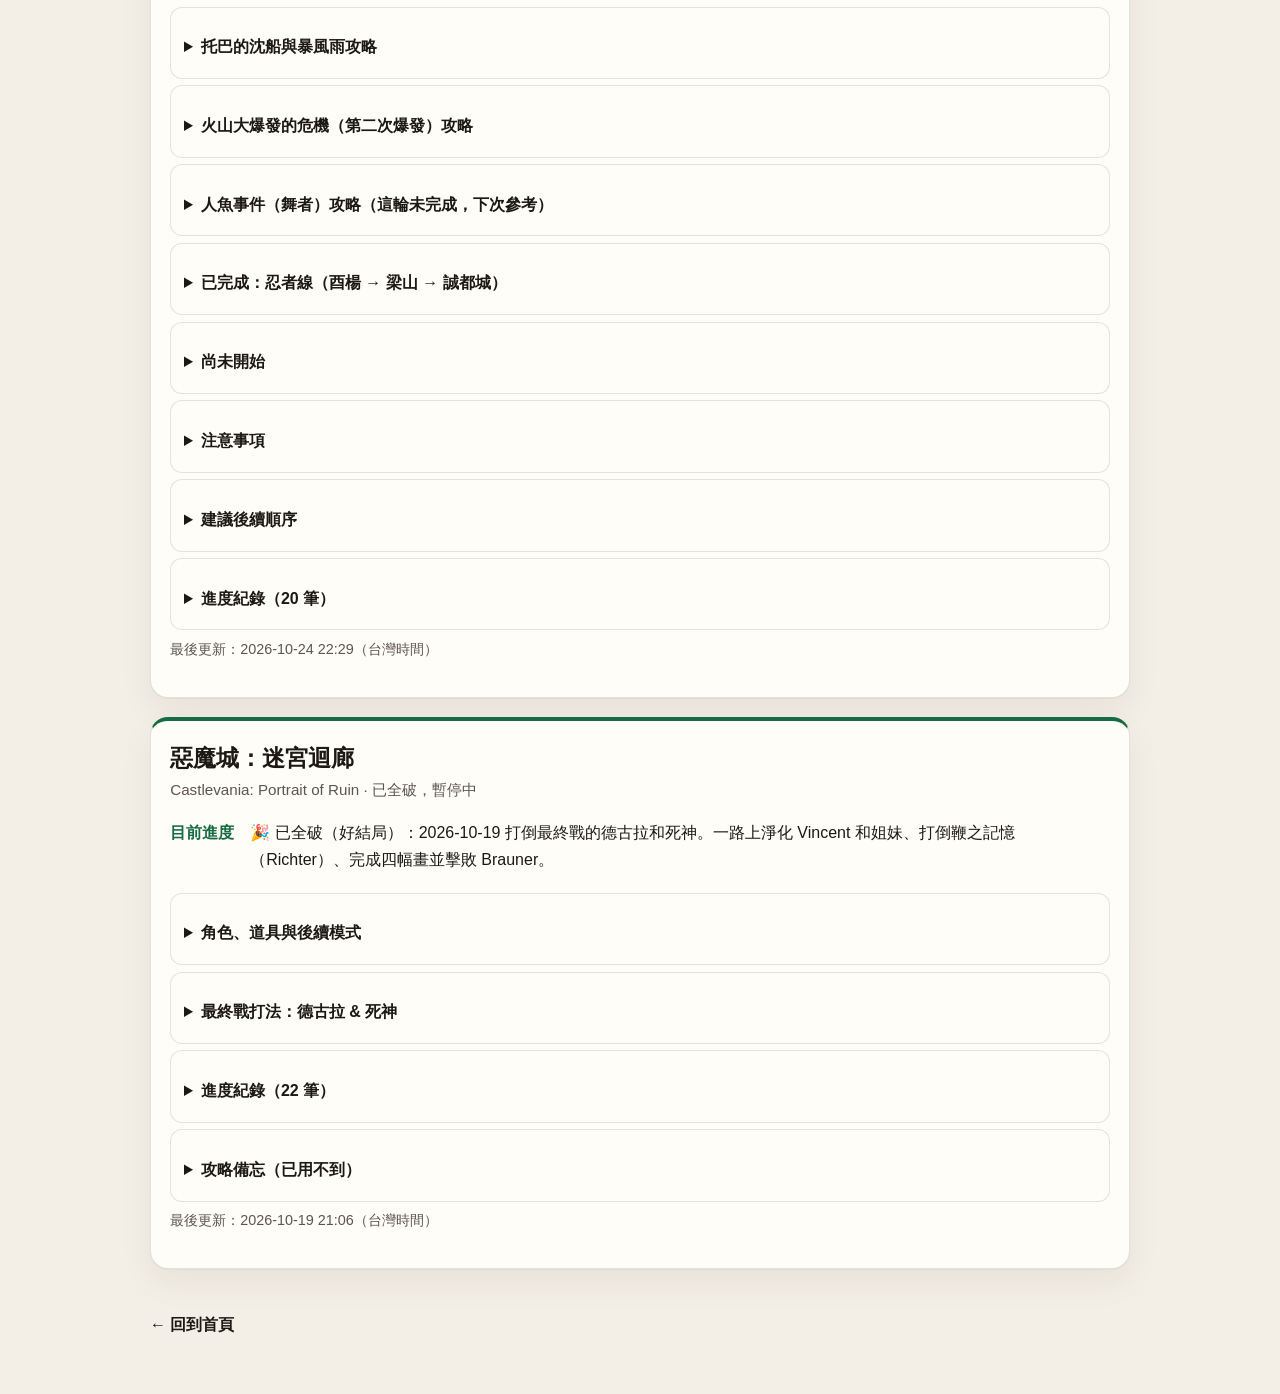
==== commit 7564261a: "時之笛：拿到鉤索、袖珍雞蛋 Co-authored-by: Roger Hsiao <yzslay@users.noreply.github.com>" ====
--- a/game/index.html
+++ b/game/index.html
@@ -45,15 +45,16 @@
 
         <dl class="status">
           <dt>目前進度</dt>
-          <dd>拔出大師之劍後時間來到七年後，時之賢者出現，要我們去找森之神殿；接著出現希卡，要我們先去開卡卡利亞村。</dd>
+          <dd>在卡卡利科村墓地，拉開守墓人丹培的墓碑跟著他的鬼魂穿過地道，拿到鉤索，可以往森之神殿前進了。另外從咕咕雞姐姐那裡領到袖珍雞蛋，孵出袖珍咕咕雞後要拿去叫醒在村裡睡覺的泰榮（大鼓隆之劍交換任務的開頭）。</dd>
           <dt>待辦</dt>
-          <dd>主線：先去開卡卡利亞村，之後找森之神殿；找死亡之山火山口的大妖精；恐怖面具還不知道要給誰；卡卡洛村風車應該要有風暴之歌才能解任務。</dd>
-        </dl>
-
-        <details class="log-box">
-          <summary>進度紀錄（21 筆）</summary>
-        <ol class="log" reversed>
-          <li><time>2026-11-16 23:33</time> 拔出大師之劍後時間來到七年後，時之賢者出現，要我們去找森之神殿；接著出現希卡，要我們先去開卡卡利亞村。</li>
+          <dd>主線：前往森之神殿；用袖珍咕咕雞叫醒泰榮（在老婆婆藥舖旁的房子睡覺）；找死亡之山火山口的大妖精；恐怖面具的買家是白天在卡卡利科村墓地的小男孩（要幼年時去）；卡卡洛村風車應該要有風暴之歌才能解任務。</dd>
+        </dl>
+
+        <details class="log-box">
+          <summary>進度紀錄（22 筆）</summary>
+        <ol class="log" reversed>
+          <li><time>2026-11-17 07:15</time> 在卡卡利科村墓地，拉開守墓人丹培的墓碑跟著他的鬼魂穿過地道，拿到鉤索，可以往森之神殿前進了。另外從咕咕雞姐姐那裡領到袖珍雞蛋，孵出袖珍咕咕雞後要拿去叫醒在村裡睡覺的泰榮（大鼓隆之劍交換任務的開頭）。</li>
+          <li><time>2026-11-16 23:33</time> 拔出大師之劍後時間來到七年後，時之賢者出現，要我們去找森之神殿；接著出現希卡，要我們先去開卡卡利科村。</li>
           <li><time>2026-11-16 14:26</time> 薩爾達公主逃難去了，留下一個笛子。到了時之神殿，吹了笛子，看到大師之劍。接著應該就是拔劍了。</li>
           <li><time>2026-11-15 22:56</time> 找到第三個大妖精。主線要先回海拉魯城堡找薩爾達公主；另一個大妖精在死亡之山火山口。</li>
           <li><time>2026-11-15 22:53</time> 找到公主路朵留下的瓶子，回到佐拉領地，進入加卜加卜的肚子找到公主，拿到水之精靈石。</li>
@@ -77,7 +78,7 @@
         </ol>
         </details>
 
-        <p class="updated">最後更新：2026-11-16 23:33（台灣時間）</p>
+        <p class="updated">最後更新：2026-11-17 07:15（台灣時間）</p>
       </section>
       <section class="panel card--game game" id="hyrule-warriors-aoi" aria-labelledby="hwa-title">
         <h2 id="hwa-title">薩爾達無雙：王國之淚</h2>
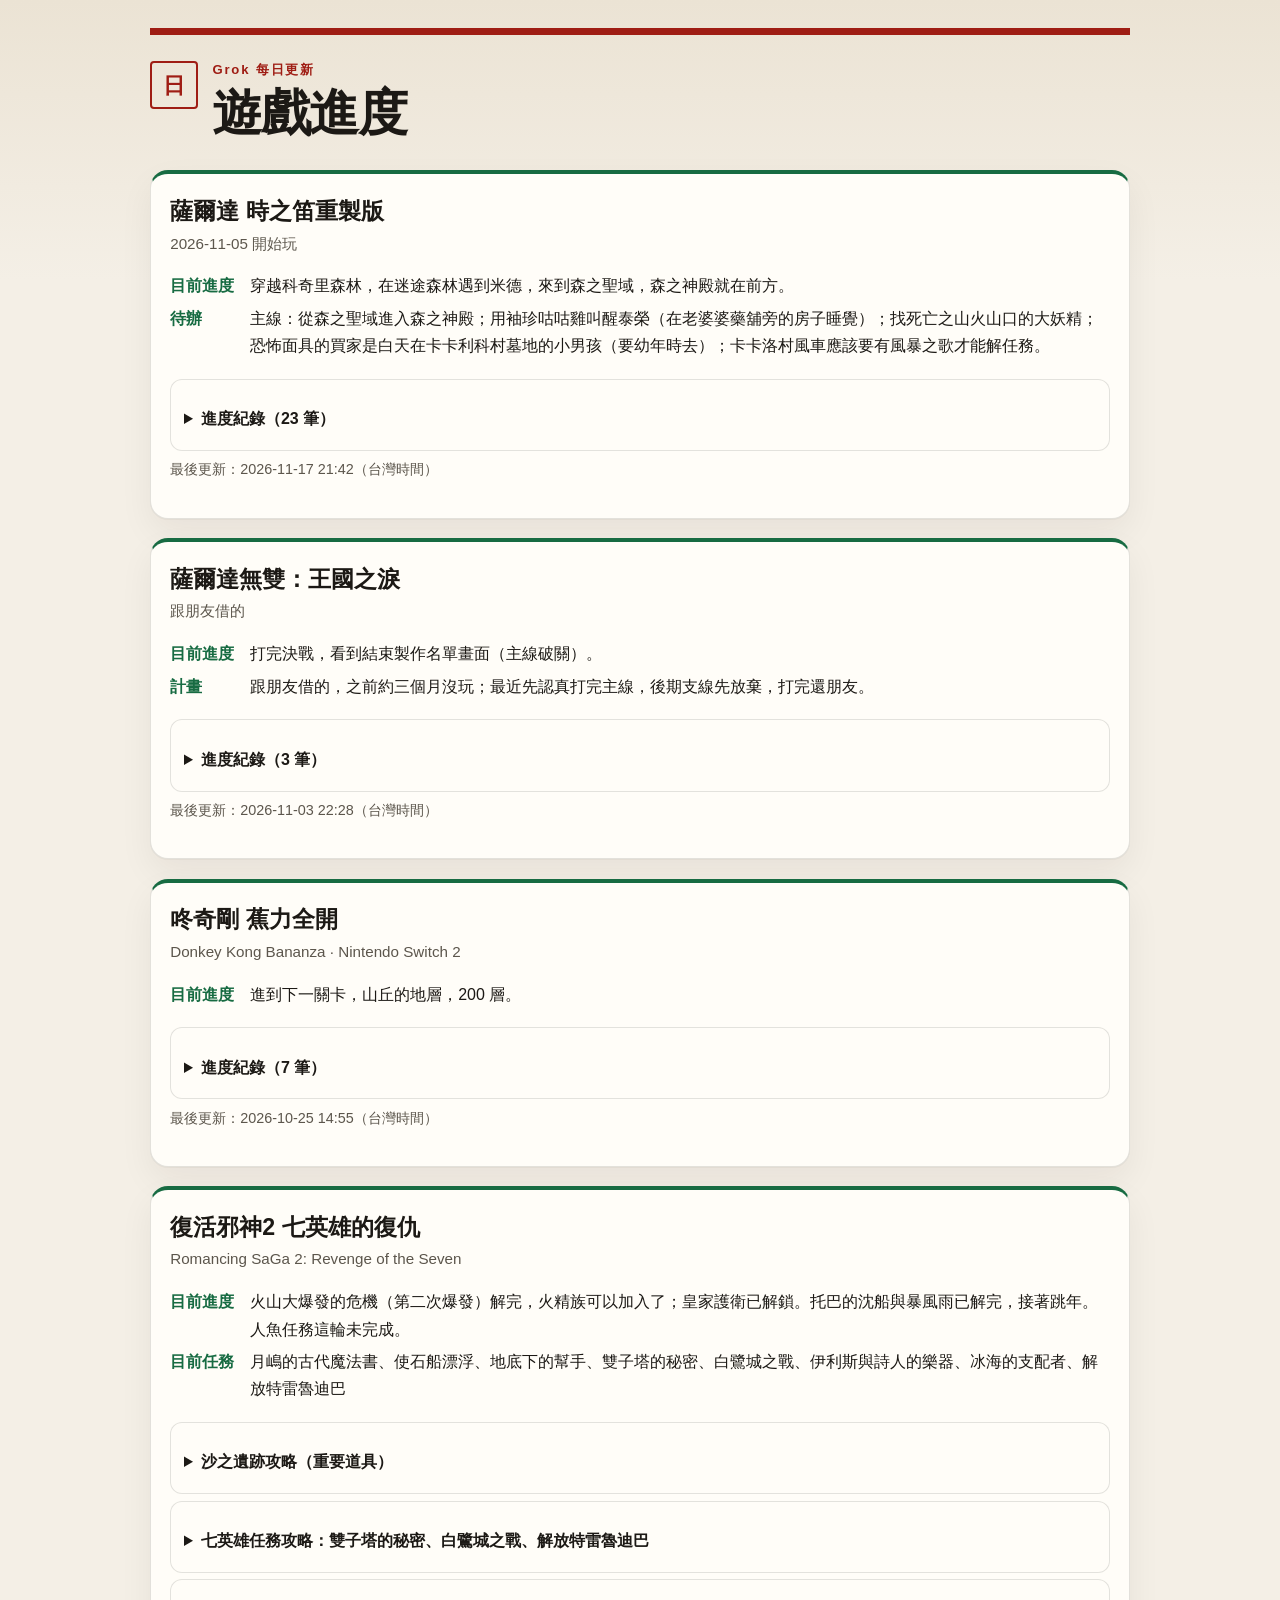
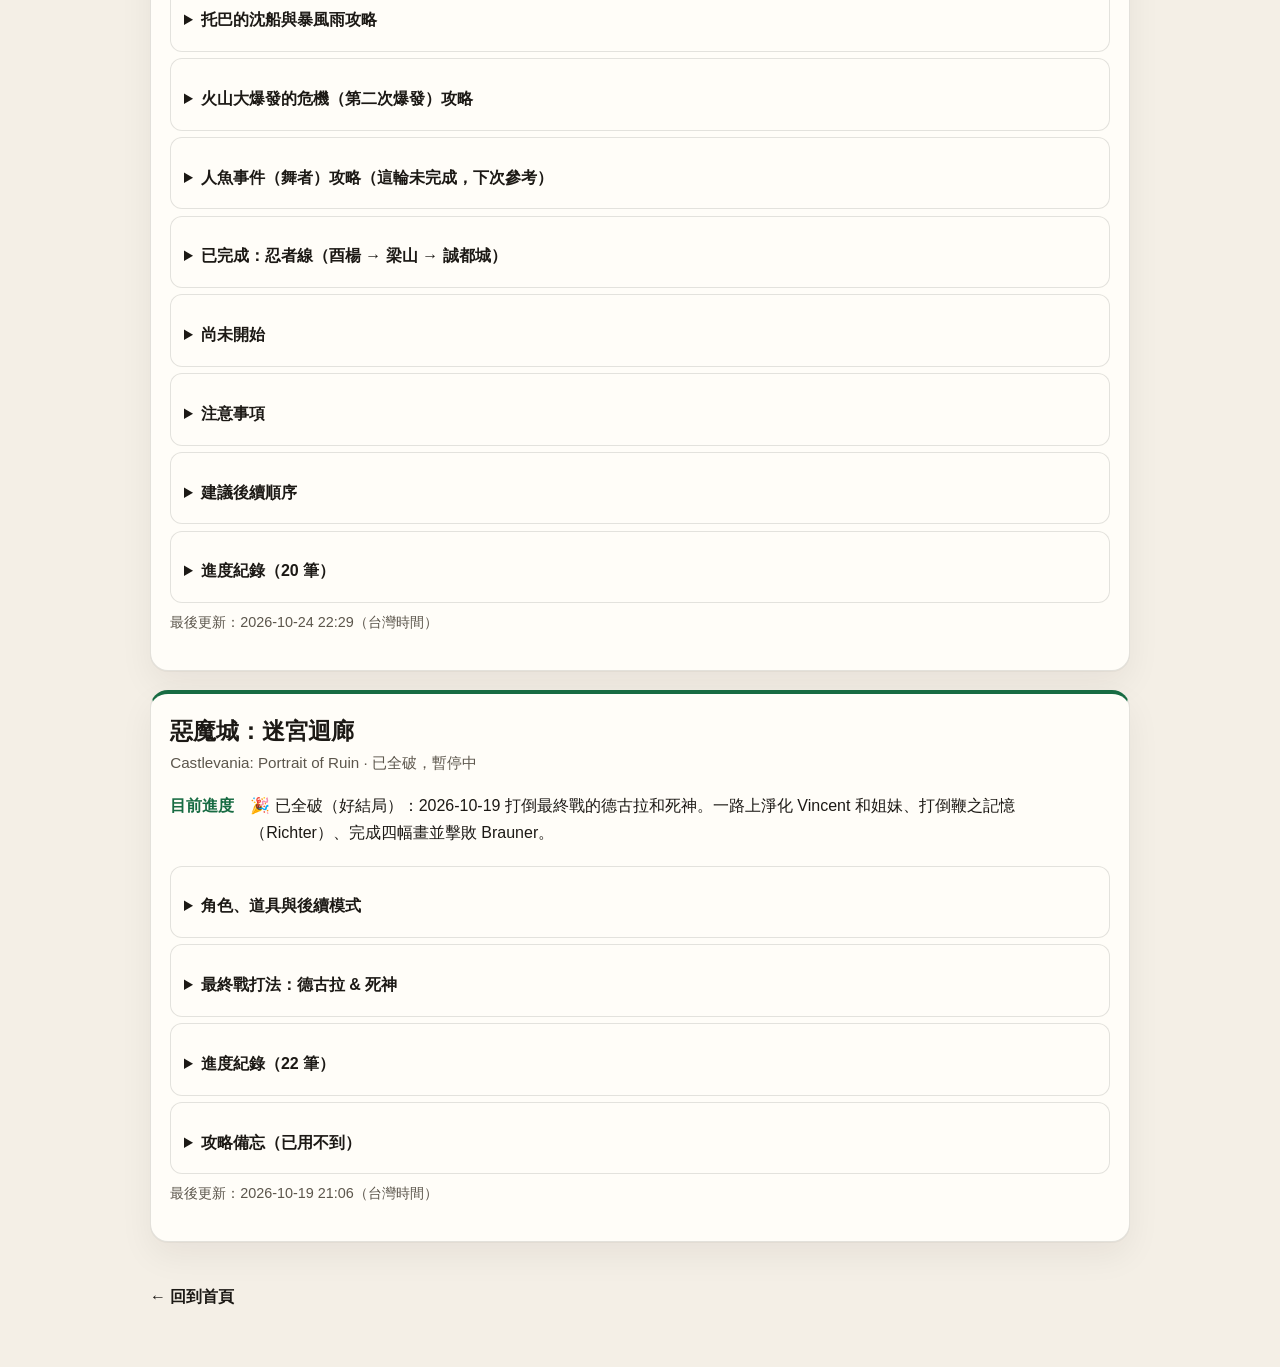
==== commit 4ddd9f3f: "game: 時之笛 來到森之聖域 (2026-11-17 21:42) Co-authored-by: Roger Hsiao <yzslay@users.noreply.github.com>" ====
--- a/game/index.html
+++ b/game/index.html
@@ -45,14 +45,15 @@
 
         <dl class="status">
           <dt>目前進度</dt>
-          <dd>在卡卡利科村墓地，拉開守墓人丹培的墓碑跟著他的鬼魂穿過地道，拿到鉤索，可以往森之神殿前進了。另外從咕咕雞姐姐那裡領到袖珍雞蛋，孵出袖珍咕咕雞後要拿去叫醒在村裡睡覺的泰榮（大鼓隆之劍交換任務的開頭）。</dd>
+          <dd>穿越科奇里森林，在迷途森林遇到米德，來到森之聖域，森之神殿就在前方。</dd>
           <dt>待辦</dt>
-          <dd>主線：前往森之神殿；用袖珍咕咕雞叫醒泰榮（在老婆婆藥舖旁的房子睡覺）；找死亡之山火山口的大妖精；恐怖面具的買家是白天在卡卡利科村墓地的小男孩（要幼年時去）；卡卡洛村風車應該要有風暴之歌才能解任務。</dd>
-        </dl>
-
-        <details class="log-box">
-          <summary>進度紀錄（22 筆）</summary>
-        <ol class="log" reversed>
+          <dd>主線：從森之聖域進入森之神殿；用袖珍咕咕雞叫醒泰榮（在老婆婆藥舖旁的房子睡覺）；找死亡之山火山口的大妖精；恐怖面具的買家是白天在卡卡利科村墓地的小男孩（要幼年時去）；卡卡洛村風車應該要有風暴之歌才能解任務。</dd>
+        </dl>
+
+        <details class="log-box">
+          <summary>進度紀錄（23 筆）</summary>
+        <ol class="log" reversed>
+          <li><time>2026-11-17 21:42</time> 穿越科奇里森林，在迷途森林遇到米德，來到森之聖域。</li>
           <li><time>2026-11-17 07:15</time> 在卡卡利科村墓地，拉開守墓人丹培的墓碑跟著他的鬼魂穿過地道，拿到鉤索，可以往森之神殿前進了。另外從咕咕雞姐姐那裡領到袖珍雞蛋，孵出袖珍咕咕雞後要拿去叫醒在村裡睡覺的泰榮（大鼓隆之劍交換任務的開頭）。</li>
           <li><time>2026-11-16 23:33</time> 拔出大師之劍後時間來到七年後，時之賢者出現，要我們去找森之神殿；接著出現希卡，要我們先去開卡卡利科村。</li>
           <li><time>2026-11-16 14:26</time> 薩爾達公主逃難去了，留下一個笛子。到了時之神殿，吹了笛子，看到大師之劍。接著應該就是拔劍了。</li>
@@ -78,7 +79,7 @@
         </ol>
         </details>
 
-        <p class="updated">最後更新：2026-11-17 07:15（台灣時間）</p>
+        <p class="updated">最後更新：2026-11-17 21:42（台灣時間）</p>
       </section>
       <section class="panel card--game game" id="hyrule-warriors-aoi" aria-labelledby="hwa-title">
         <h2 id="hwa-title">薩爾達無雙：王國之淚</h2>
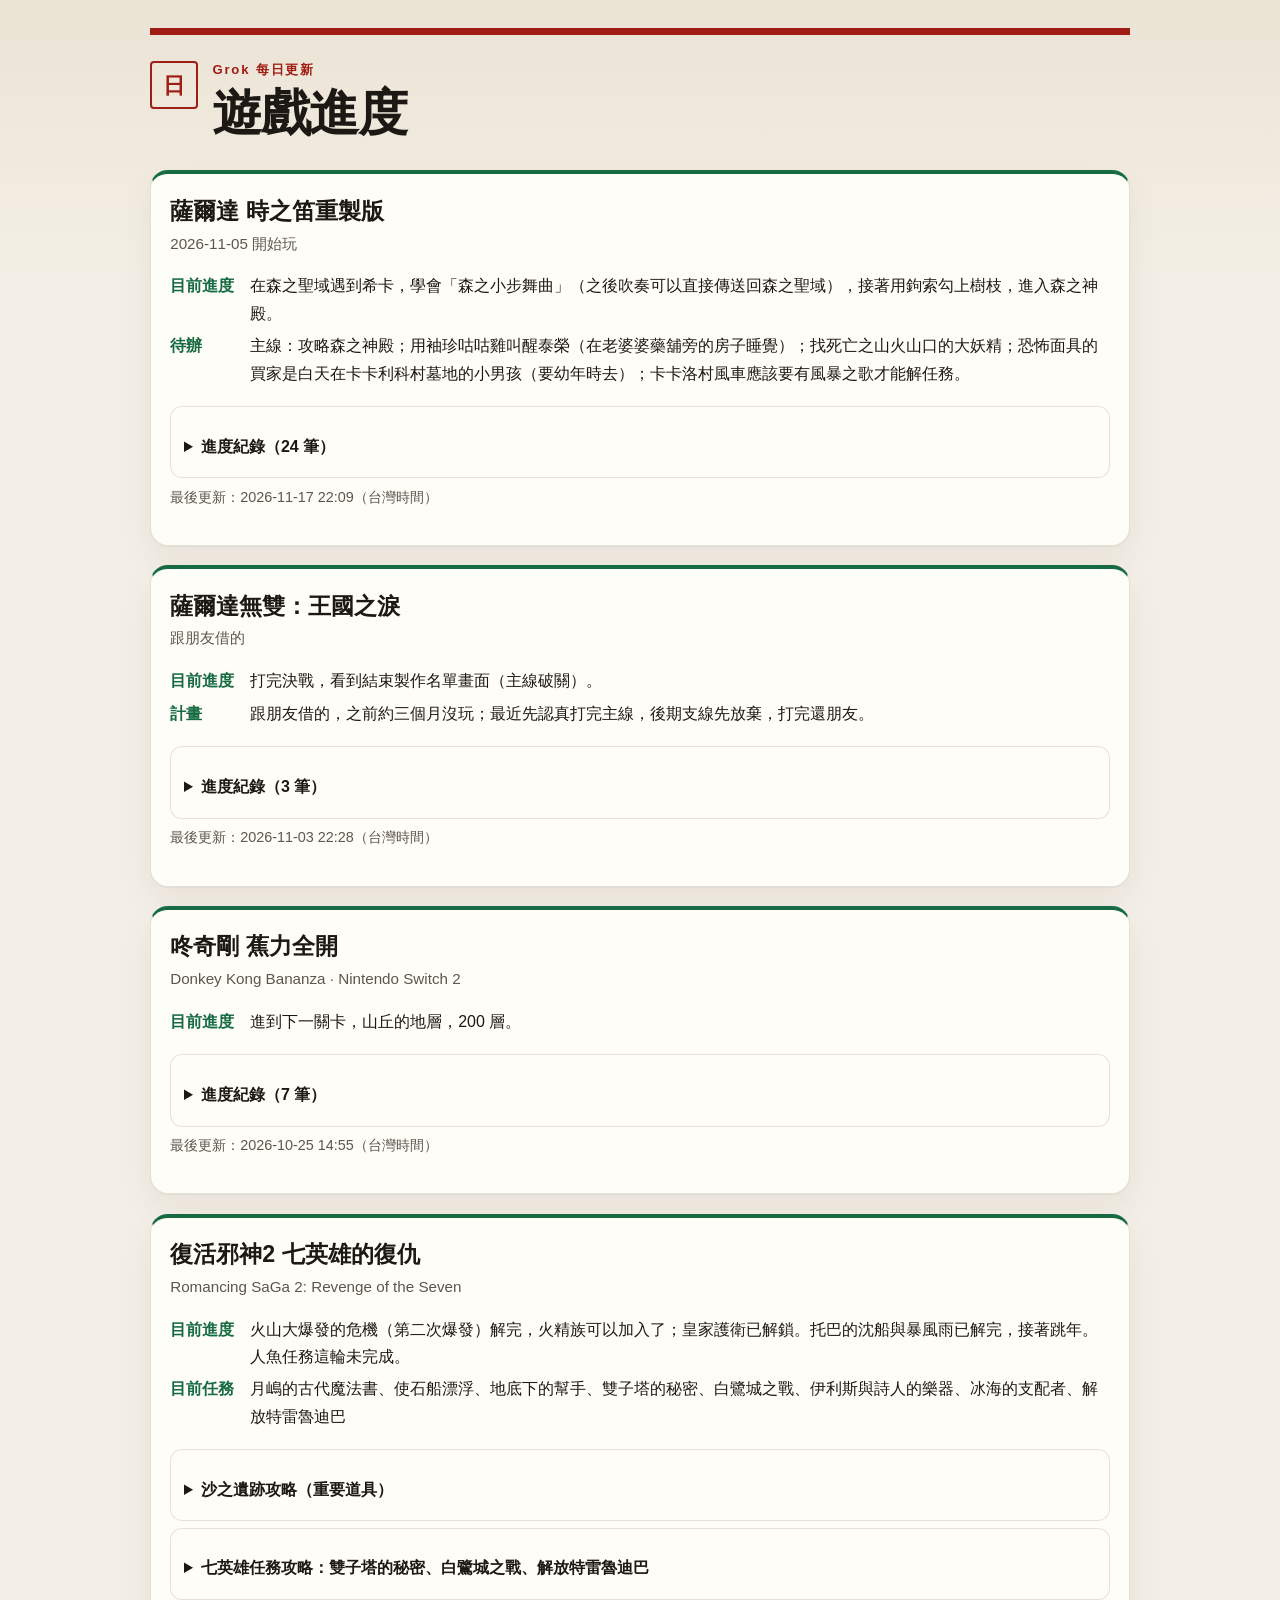
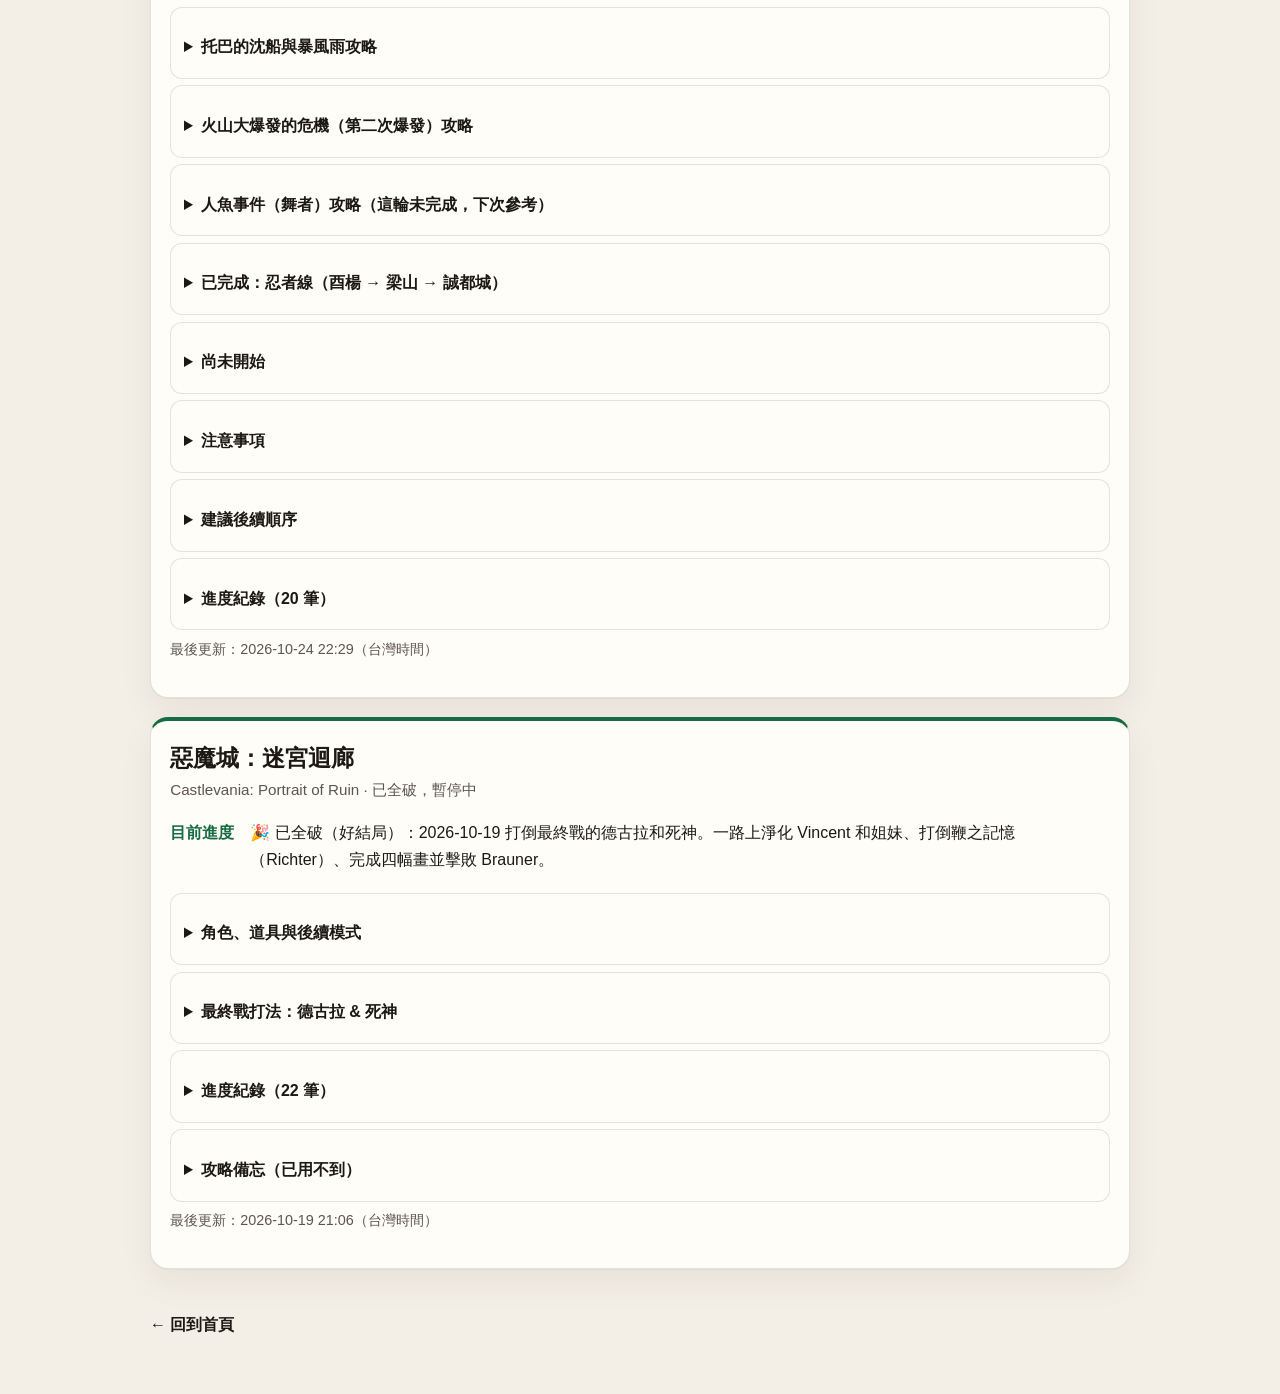
==== commit dbcb0428: "game: 時之笛 進入森之神殿 (2026-11-17 22:09) Co-authored-by: Roger Hsiao <yzslay@users.noreply.github.com>" ====
--- a/game/index.html
+++ b/game/index.html
@@ -45,14 +45,15 @@
 
         <dl class="status">
           <dt>目前進度</dt>
-          <dd>穿越科奇里森林，在迷途森林遇到米德，來到森之聖域，森之神殿就在前方。</dd>
+          <dd>在森之聖域遇到希卡，學會「森之小步舞曲」（之後吹奏可以直接傳送回森之聖域），接著用鉤索勾上樹枝，進入森之神殿。</dd>
           <dt>待辦</dt>
-          <dd>主線：從森之聖域進入森之神殿；用袖珍咕咕雞叫醒泰榮（在老婆婆藥舖旁的房子睡覺）；找死亡之山火山口的大妖精；恐怖面具的買家是白天在卡卡利科村墓地的小男孩（要幼年時去）；卡卡洛村風車應該要有風暴之歌才能解任務。</dd>
-        </dl>
-
-        <details class="log-box">
-          <summary>進度紀錄（23 筆）</summary>
-        <ol class="log" reversed>
+          <dd>主線：攻略森之神殿；用袖珍咕咕雞叫醒泰榮（在老婆婆藥舖旁的房子睡覺）；找死亡之山火山口的大妖精；恐怖面具的買家是白天在卡卡利科村墓地的小男孩（要幼年時去）；卡卡洛村風車應該要有風暴之歌才能解任務。</dd>
+        </dl>
+
+        <details class="log-box">
+          <summary>進度紀錄（24 筆）</summary>
+        <ol class="log" reversed>
+          <li><time>2026-11-17 22:09</time> 在森之聖域遇到希卡，學會森之小步舞曲，用鉤索勾上樹枝進入森之神殿。</li>
           <li><time>2026-11-17 21:42</time> 穿越科奇里森林，在迷途森林遇到米德，來到森之聖域。</li>
           <li><time>2026-11-17 07:15</time> 在卡卡利科村墓地，拉開守墓人丹培的墓碑跟著他的鬼魂穿過地道，拿到鉤索，可以往森之神殿前進了。另外從咕咕雞姐姐那裡領到袖珍雞蛋，孵出袖珍咕咕雞後要拿去叫醒在村裡睡覺的泰榮（大鼓隆之劍交換任務的開頭）。</li>
           <li><time>2026-11-16 23:33</time> 拔出大師之劍後時間來到七年後，時之賢者出現，要我們去找森之神殿；接著出現希卡，要我們先去開卡卡利科村。</li>
@@ -79,7 +80,7 @@
         </ol>
         </details>
 
-        <p class="updated">最後更新：2026-11-17 21:42（台灣時間）</p>
+        <p class="updated">最後更新：2026-11-17 22:09（台灣時間）</p>
       </section>
       <section class="panel card--game game" id="hyrule-warriors-aoi" aria-labelledby="hwa-title">
         <h2 id="hwa-title">薩爾達無雙：王國之淚</h2>
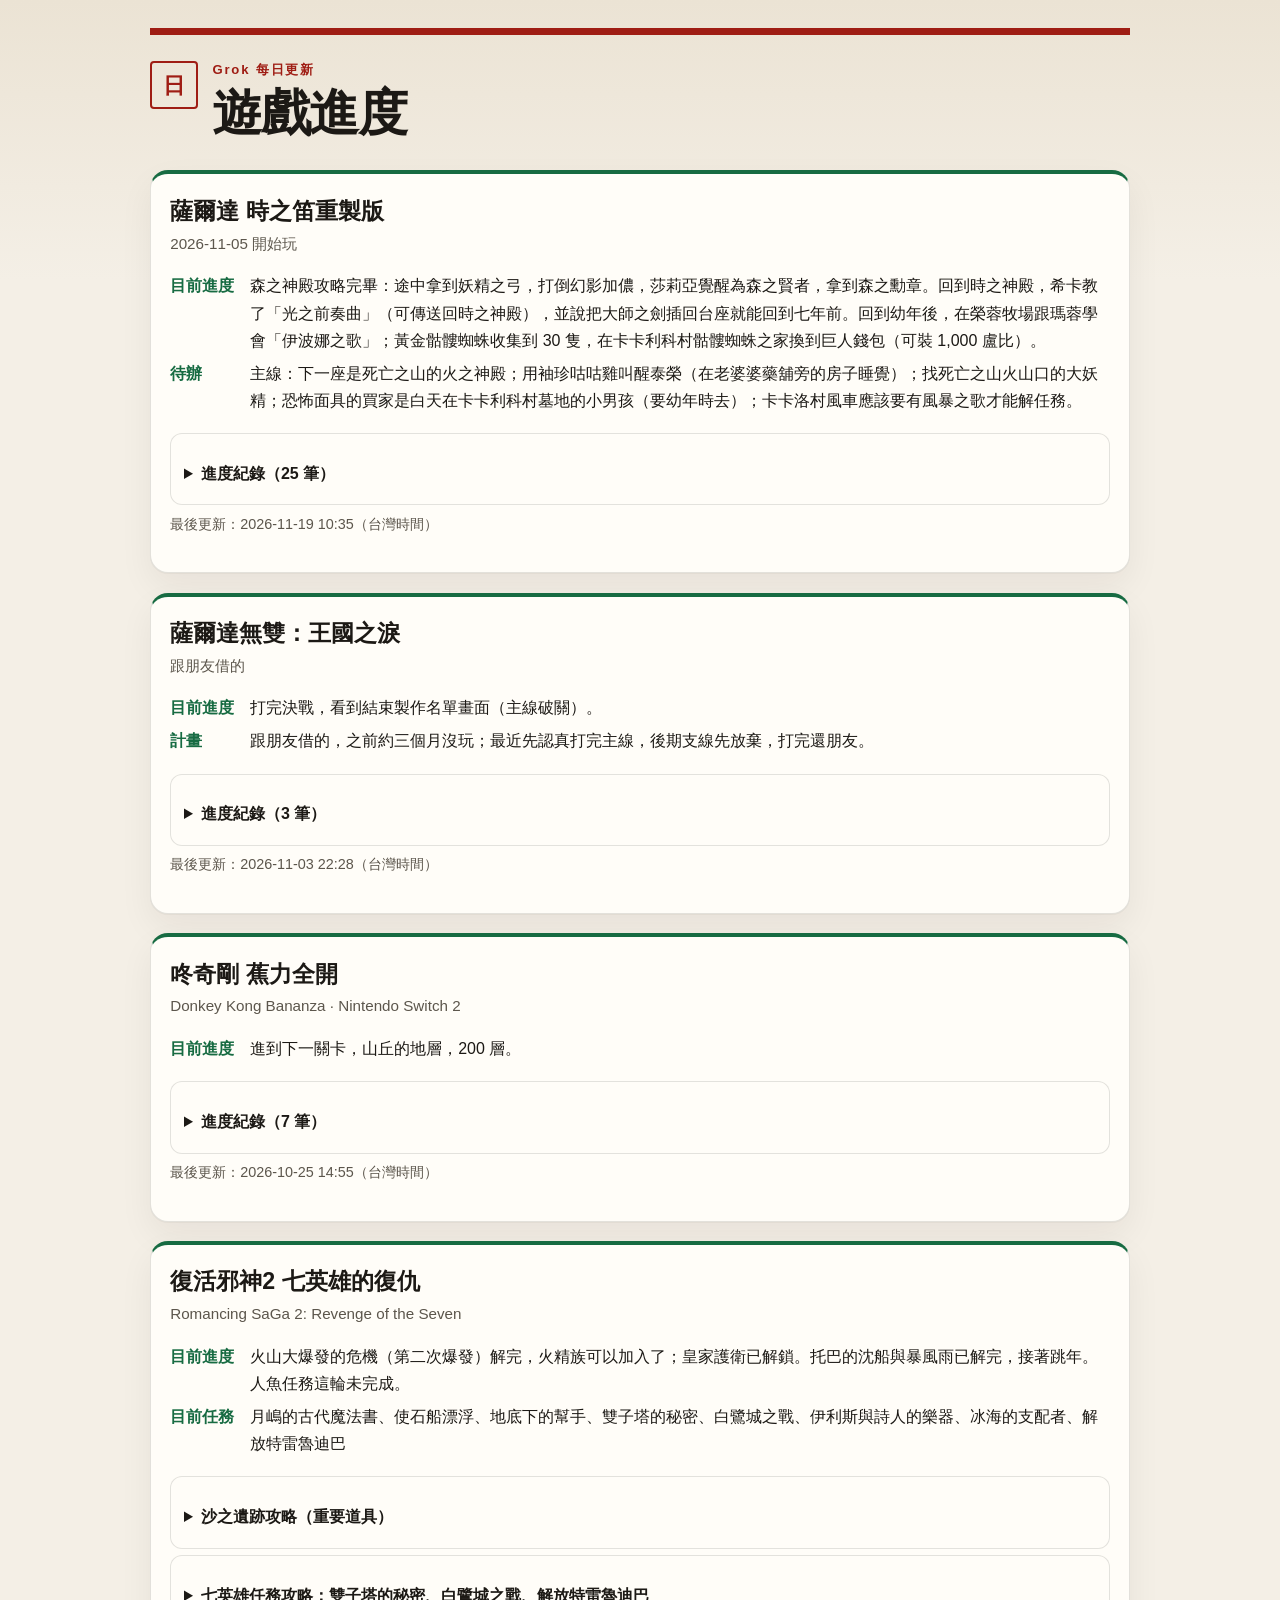
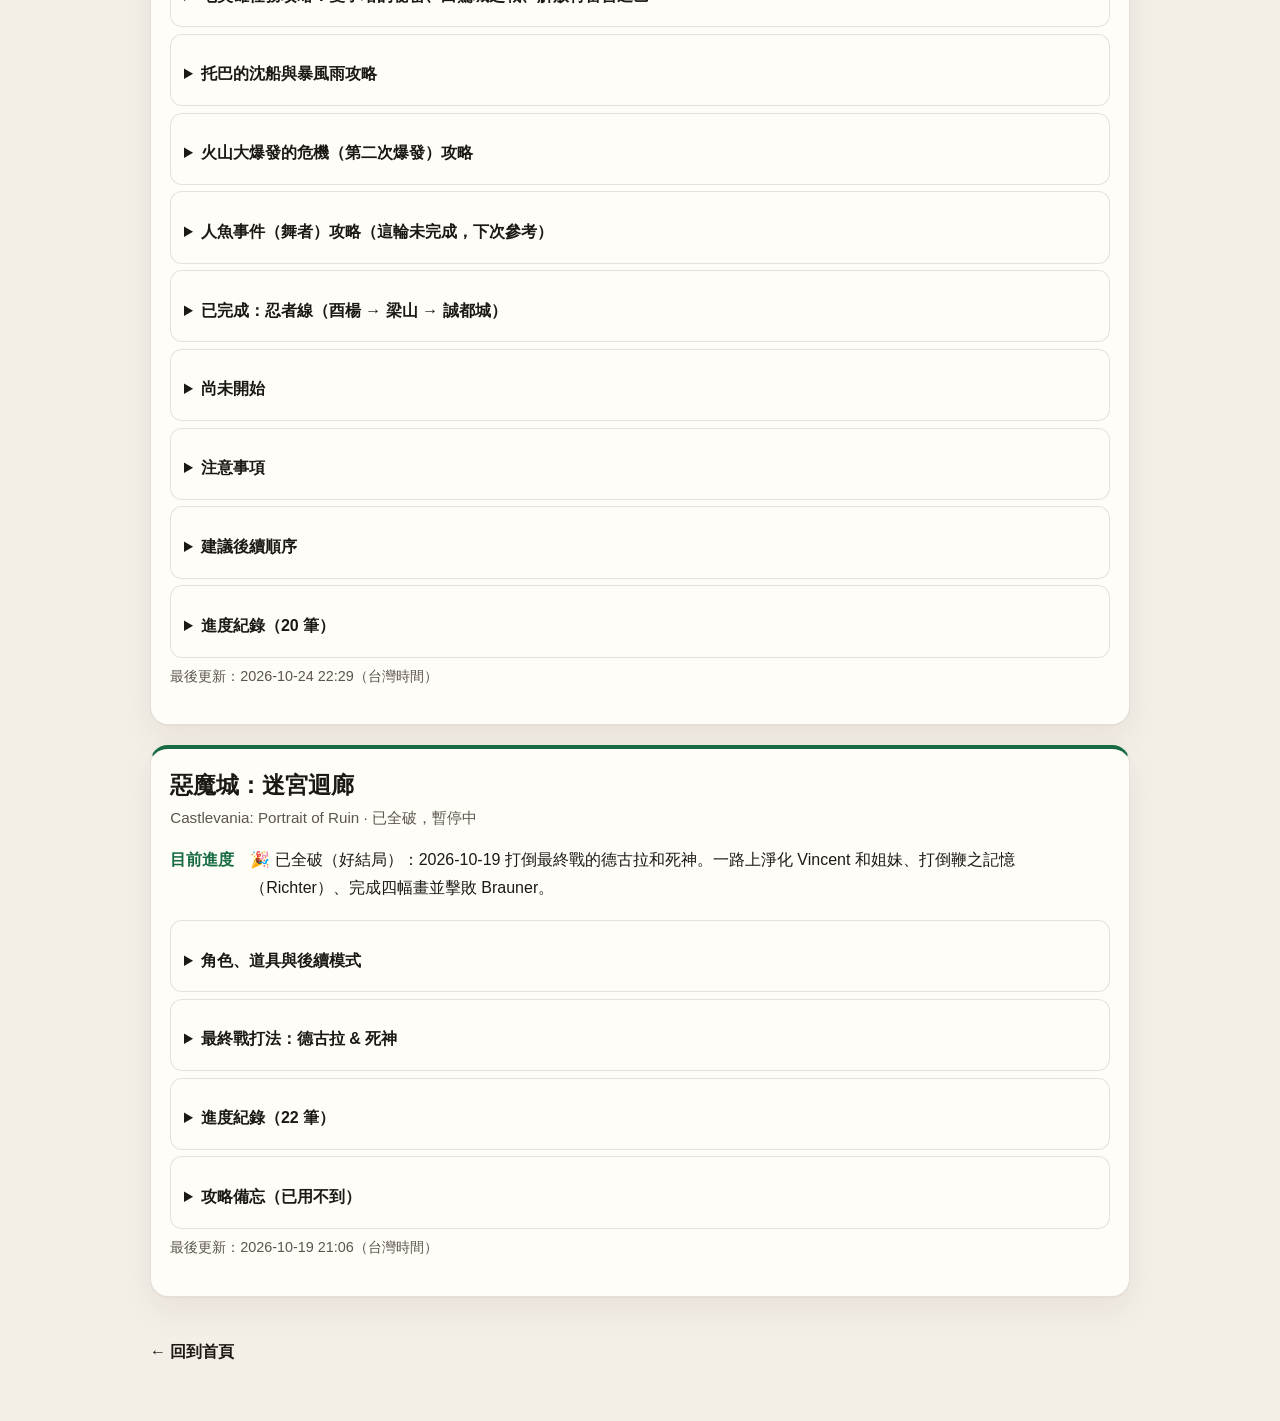
==== commit 1815da46: "game: 時之笛 森之神殿完成、伊波娜之歌 (2026-11-19 10:35) Co-authored-by: Roger Hsiao <yzslay@users.noreply.github.c" ====
--- a/game/index.html
+++ b/game/index.html
@@ -45,14 +45,15 @@
 
         <dl class="status">
           <dt>目前進度</dt>
-          <dd>在森之聖域遇到希卡，學會「森之小步舞曲」（之後吹奏可以直接傳送回森之聖域），接著用鉤索勾上樹枝，進入森之神殿。</dd>
+          <dd>森之神殿攻略完畢：途中拿到妖精之弓，打倒幻影加儂，莎莉亞覺醒為森之賢者，拿到森之勳章。回到時之神殿，希卡教了「光之前奏曲」（可傳送回時之神殿），並說把大師之劍插回台座就能回到七年前。回到幼年後，在榮蓉牧場跟瑪蓉學會「伊波娜之歌」；黃金骷髏蜘蛛收集到 30 隻，在卡卡利科村骷髏蜘蛛之家換到巨人錢包（可裝 1,000 盧比）。</dd>
           <dt>待辦</dt>
-          <dd>主線：攻略森之神殿；用袖珍咕咕雞叫醒泰榮（在老婆婆藥舖旁的房子睡覺）；找死亡之山火山口的大妖精；恐怖面具的買家是白天在卡卡利科村墓地的小男孩（要幼年時去）；卡卡洛村風車應該要有風暴之歌才能解任務。</dd>
-        </dl>
-
-        <details class="log-box">
-          <summary>進度紀錄（24 筆）</summary>
-        <ol class="log" reversed>
+          <dd>主線：下一座是死亡之山的火之神殿；用袖珍咕咕雞叫醒泰榮（在老婆婆藥舖旁的房子睡覺）；找死亡之山火山口的大妖精；恐怖面具的買家是白天在卡卡利科村墓地的小男孩（要幼年時去）；卡卡洛村風車應該要有風暴之歌才能解任務。</dd>
+        </dl>
+
+        <details class="log-box">
+          <summary>進度紀錄（25 筆）</summary>
+        <ol class="log" reversed>
+          <li><time>2026-11-19 10:35</time> 森之神殿攻略完畢（打倒幻影加儂，莎莉亞成為森之賢者，拿到森之勳章）。回時之神殿學會光之前奏曲，得知把劍插回台座可回到七年前；回幼年到榮蓉牧場跟瑪蓉學伊波娜之歌；黃金骷髏蜘蛛收集 30 隻，換到巨人錢包（1,000 盧比）。</li>
           <li><time>2026-11-17 22:09</time> 在森之聖域遇到希卡，學會森之小步舞曲，用鉤索勾上樹枝進入森之神殿。</li>
           <li><time>2026-11-17 21:42</time> 穿越科奇里森林，在迷途森林遇到米德，來到森之聖域。</li>
           <li><time>2026-11-17 07:15</time> 在卡卡利科村墓地，拉開守墓人丹培的墓碑跟著他的鬼魂穿過地道，拿到鉤索，可以往森之神殿前進了。另外從咕咕雞姐姐那裡領到袖珍雞蛋，孵出袖珍咕咕雞後要拿去叫醒在村裡睡覺的泰榮（大鼓隆之劍交換任務的開頭）。</li>
@@ -80,7 +81,7 @@
         </ol>
         </details>
 
-        <p class="updated">最後更新：2026-11-17 22:09（台灣時間）</p>
+        <p class="updated">最後更新：2026-11-19 10:35（台灣時間）</p>
       </section>
       <section class="panel card--game game" id="hyrule-warriors-aoi" aria-labelledby="hwa-title">
         <h2 id="hwa-title">薩爾達無雙：王國之淚</h2>
